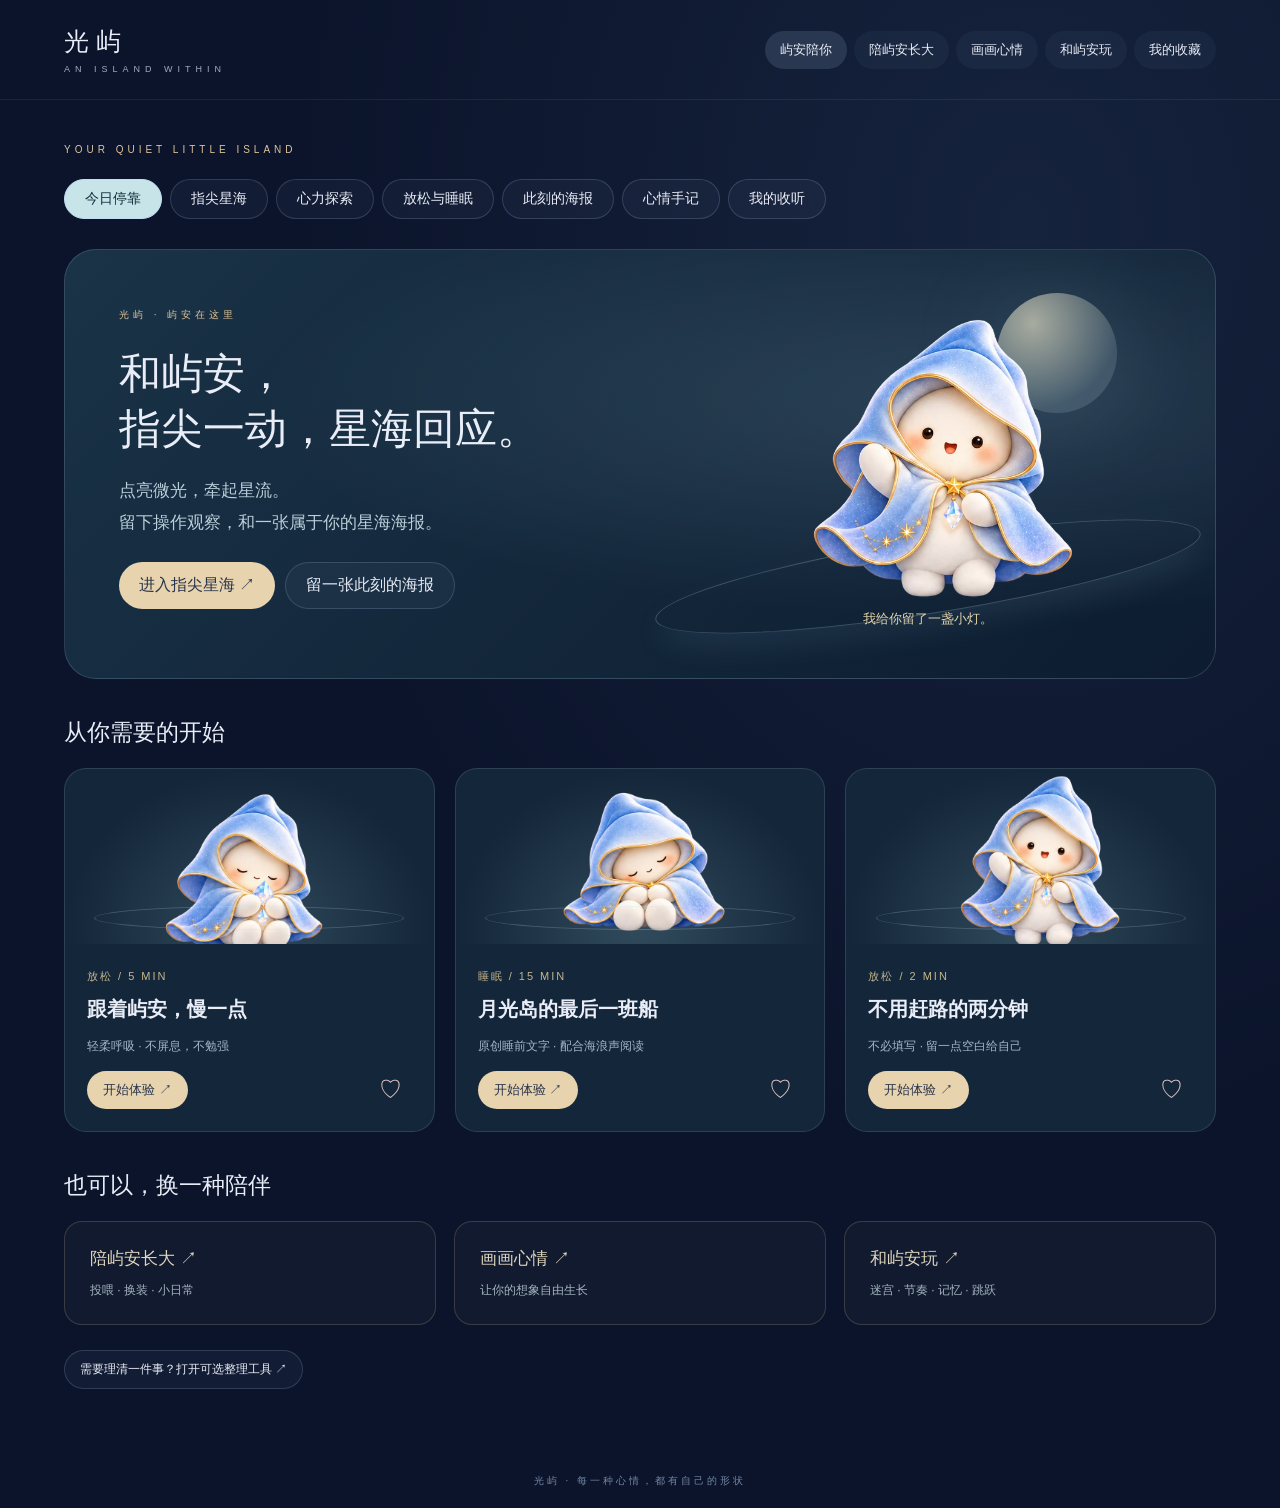
==== index.html @ c36420a9 "Add interactive star sea, grounded movement observations and personal trajectory posters" ====
<!doctype html><html lang="zh-CN"><head><meta charset="UTF-8"><meta name="viewport" content="width=device-width,initial-scale=1"><meta name="theme-color" content="#0b142b"><title>光屿 · 屿安陪你，慢慢靠岸</title><meta name="description" content="参考 WHO 与 NHS 公开自助方法的情绪支持体验。和屿安一起照顾感受，也可以画画、玩游戏、投喂和换装。"><link rel="stylesheet" href="./studio-v7/wellness-style.css?rev=star1"></head><body><div id="app"></div><script type="module" src="./studio-v7/wellness-app.mjs?rev=star1"></script></body></html>
---- studio-v7/wellness-style.css ----
:root{color-scheme:dark;font-family:'PingFang SC','Microsoft YaHei',sans-serif;background:#0b142b;color:#e9edf7;--gold:#dfc49a;--muted:#9eacc5}*{box-sizing:border-box}body{margin:0;background:radial-gradient(ellipse at 80% 15%,#26395766,transparent 50%),#0b142b}button,input,textarea{font:inherit}button,a{touch-action:manipulation}button{cursor:pointer;color:inherit;border:1px solid #a6c4e333;background:#b9d5f00b;border-radius:30px;padding:12px 20px;transition:.2s}button:hover{background:#c3d9ee1c;border-color:#dfc49a88}button:focus-visible,a:focus-visible{outline:2px solid #dfc49a;outline-offset:4px}button.active{background:#b4d3ee24;border-color:#c1ddf4}button.primary{background:#e8d3af;color:#28344b;border:0}button:disabled{opacity:.4;cursor:default}header{max-width:1360px;margin:auto;padding:25px 5%;display:flex;align-items:center;justify-content:space-between;gap:15px;border-bottom:1px solid #aecde516}.brand{font-family:serif;font-size:25px;letter-spacing:7px}.brand small{display:block;font:9px sans-serif;letter-spacing:5px;color:var(--muted);margin-top:6px}nav{display:flex;gap:7px}nav button{font-size:13px;border:0;padding:10px 15px}main{max-width:1280px;margin:auto;padding:44px 5% 65px}.eyebrow{font-size:10px;letter-spacing:4px;color:var(--gold)}h1{font-family:serif;font-size:clamp(33px,4.4vw,62px);font-weight:400;letter-spacing:3px;margin:18px 0}h2{font-weight:400;font-family:serif;font-size:27px}p{color:var(--muted);line-height:1.9;font-size:14px}.intro{display:flex;justify-content:space-between;align-items:center;margin-bottom:28px}.intro p{max-width:520px}.steps{display:flex;gap:24px;font-size:12px;color:#7c8da9;margin:25px 0}.steps .current{color:var(--gold)}.workspace{display:grid;grid-template-columns:minmax(0,1fr) 260px;gap:24px}.artboard{position:relative;overflow:hidden;border:1px solid #adcde438;border-radius:26px;background:#101d3b;box-shadow:0 30px 90px #0003}.artboard canvas{width:100%;display:block;aspect-ratio:1.35;touch-action:none}.canvas-label{position:absolute;left:25px;top:20px;color:#acbad1;font-size:10px;letter-spacing:3px;pointer-events:none}.tools{padding:24px;background:#ffffff04;border:1px solid #aecde51b;border-radius:26px}.tools h3{font-size:12px;font-weight:400;color:#b8c7dc;margin:4px 0 14px}.tool-grid{display:grid;grid-template-columns:1fr 1fr;gap:7px;margin-bottom:24px}.tool-grid button{font-size:12px;padding:10px 8px;border-radius:12px}.swatches{display:flex;flex-wrap:wrap;gap:10px;margin-bottom:26px}.swatch{width:28px;height:28px;border-radius:50%;padding:0;border:3px solid #0b142b;outline:1px solid #aaa3}.swatch.active{outline:2px solid white}.actions{display:flex;gap:10px;flex-wrap:wrap;margin-top:23px}.quiet{font-size:12px;padding:10px 15px}.companion{display:flex;align-items:center;min-height:115px;margin-top:12px;gap:8px}.companion .yuan-sprite{width:115px;flex-shrink:0;animation:breathe 4s ease-in-out infinite;transform:rotate(var(--lean,0deg));transition:background-position .15s,transform .4s}.companion p{font-size:12px;max-width:190px}.yuan-sprite{display:block;aspect-ratio:1;background-image:var(--yuan-atlas);background-size:300% 200%;background-position:var(--pose-x,0%) var(--pose-y,0%);background-repeat:no-repeat}.hero-yuan{width:190px;animation:float 5s ease-in-out infinite}.field{display:block;width:100%;background:#ffffff08;border:1px solid #c3d8ee30;border-radius:12px;color:#e9edf7;padding:12px;margin-bottom:14px}.tools label{display:block;font-size:12px;color:#a9b9ce;margin:15px 0 8px}.hint{font-size:11px;color:#8398b6}.result-grid{display:grid;grid-template-columns:minmax(250px,430px) 1fr;gap:55px;align-items:center}.poster{width:100%;height:auto;border-radius:5px;box-shadow:0 25px 70px #0005}.letter{white-space:pre-line;font:17px/2.1 serif;color:#d3dce9}.gallery{display:grid;grid-template-columns:repeat(3,1fr);gap:20px}.gallery button{border-radius:18px;padding:12px;text-align:left}.gallery canvas{width:100%;border-radius:12px}.gallery p{margin:8px}.toast{position:fixed;bottom:28px;left:50%;transform:translateX(-50%);padding:13px 24px;background:#e5d5bb;color:#263348;border-radius:30px;font-size:13px;z-index:30}.footnote{margin-top:40px;font-size:10px;letter-spacing:2px;color:#6e809d}a{color:#becfe5;font-size:12px}footer{padding:20px;text-align:center;color:#7386a4;font-size:10px;letter-spacing:3px}@keyframes float{50%{transform:translateY(-9px) rotate(3deg)}}@keyframes breathe{50%{translate:0 -5px;scale:1.025}}@media(max-width:760px){header{padding:19px 5%;flex-wrap:wrap}.brand{font-size:20px}nav button{padding:8px 10px}main{padding-top:24px}.hero-yuan{width:115px}.intro{gap:0}.intro p{font-size:12px}.workspace{grid-template-columns:1fr}.tools{padding:18px}.tool-grid{grid-template-columns:repeat(4,1fr);margin-bottom:15px}.companion{min-height:80px}.companion .yuan-sprite{width:95px}.result-grid{grid-template-columns:1fr;gap:25px}.poster{max-width:430px;margin:auto}.gallery{grid-template-columns:1fr 1fr}.steps{gap:15px;font-size:11px}}@media(prefers-reduced-motion:reduce){*{animation:none!important;transition:none!important}}

.arcade{--ink:#e8f5fc;--muted:#adc2d5;--gold:#e9cf98;color:var(--ink);background:radial-gradient(ellipse at 90% 0,#213955,transparent 60%),#0a1527;border:1px solid #52677c55;border-radius:28px;padding:clamp(18px,4vw,42px);max-width:1100px;margin:auto;font-family:inherit}.arcade *{box-sizing:border-box}.arcade button{font:inherit;cursor:pointer;color:inherit;background:#ffffff0b;border:1px solid #c5dbed44;border-radius:12px;padding:11px 17px;touch-action:manipulation}.arcade button:hover,.arcade button:focus-visible{background:#9ac6ec25;outline:2px solid #b8d9ef;outline-offset:3px}.arcade button:disabled{opacity:.45;cursor:default}.arcade .ar-top,.arcade .ar-toolbar{display:flex;align-items:center;justify-content:space-between;gap:12px;flex-wrap:wrap}.arcade h2{font-size:clamp(28px,5vw,48px);font-weight:500;margin:18px 0}.arcade p{color:var(--muted);line-height:1.8}.arcade .ar-eyebrow{font-size:11px;letter-spacing:.23em;color:var(--gold)}.arcade .ar-grid{display:grid;grid-template-columns:repeat(2,1fr);gap:16px;margin-top:30px}.arcade .ar-card{text-align:left;min-height:190px;padding:25px;display:flex;flex-direction:column;align-items:flex-start}.arcade .ar-card strong{font-size:24px;font-weight:500;margin:12px 0}.arcade .ar-card span{color:var(--muted);font-size:14px;line-height:1.7}.arcade .ar-card small{color:var(--gold)}.arcade .ar-stage{position:relative;margin:20px auto;width:min(100%,470px);min-height:390px;background:#071120;border:1px solid #bcd7ed22;border-radius:18px;overflow:hidden}.arcade canvas{display:block;width:100%;aspect-ratio:470/700;max-height:65vh;object-fit:contain}.arcade .ar-status{min-height:28px;color:var(--gold);font-size:15px;margin:14px 0}.arcade .ar-controls{display:flex;justify-content:center;gap:12px;margin-top:18px;user-select:none}.arcade .ar-controls button{min-width:65px;min-height:54px}.arcade .ar-overlay{position:absolute;inset:0;display:flex;align-items:center;justify-content:center;text-align:center;padding:30px;background:#071120dd;z-index:4;flex-direction:column}.arcade .ar-overlay strong{font-size:28px}.arcade .ar-overlay p{max-width:300px}.arcade .ar-memory{display:grid;gap:10px;padding:20px;grid-template-columns:repeat(4,1fr)}.arcade .ar-memory button{height:74px;padding:6px;font-size:25px;background:#1c3148}.arcade .ar-memory button.matched{opacity:.4;border-color:#e9cf98}.arcade .ar-rhythm{display:grid;grid-template-columns:repeat(2,1fr);gap:16px;padding:28px}.arcade .ar-rhythm button{height:135px;font-size:28px;background:#20374c}.arcade .ar-rhythm button.lit{background:#e9cf98;color:#102036;box-shadow:0 0 28px #e9cf9860}.arcade .ar-person{display:flex;align-items:center;gap:15px;margin-top:22px;color:var(--muted);font-size:13px}.arcade .yuan-sprite{width:55px;height:55px;flex-shrink:0;background-image:var(--yuan-atlas);background-size:300% 200%;background-position:var(--pose-x,0%) var(--pose-y,0%)}@media(max-width:600px){.arcade .ar-grid{grid-template-columns:1fr}.arcade .ar-card{min-height:155px}.arcade .ar-memory{gap:7px;padding:12px}.arcade .ar-memory button{height:64px}.arcade canvas{max-height:58vh}.arcade .ar-rhythm{padding:20px;gap:12px}}

header{max-width:1440px}.brand{flex-shrink:0}nav{flex-wrap:wrap}nav button{white-space:nowrap}.care{--ink:#eaf0fa;--muted:#acbbd2;--accent:#dfc49a}.care .care-top{display:flex;align-items:center;justify-content:space-between;gap:20px;margin-bottom:25px}.care .care-top button{font-size:12px}.care .care-hero{display:grid;grid-template-columns:1fr 1.04fr;align-items:center;gap:45px;min-height:460px}.care .care-title{font-family:serif;line-height:1.45;font-size:clamp(38px,4.5vw,62px);font-weight:400;letter-spacing:4px}.care .care-title em{font-style:normal;color:#b5d4f0}.care .care-room{position:relative;min-height:470px;display:flex;align-items:center;justify-content:center;isolation:isolate;background:radial-gradient(ellipse at 50% 54%,#8fa9cf22,transparent 65%);overflow:hidden}.care .room-ring{position:absolute;width:340px;height:340px;border:1px solid #b9d6f02e;border-radius:50%;box-shadow:0 0 0 38px #aec9ec04,0 0 0 76px #aec9ec03;transform:rotateX(25deg);z-index:-1}.care .room-orbit{position:absolute;width:390px;height:390px;border:1px solid #bdd9f014;border-radius:50%;animation:careOrbit 45s linear infinite}.care .room-orbit:after{content:'✦';position:absolute;left:32px;top:32px;color:#dfc49a;font-size:22px;text-shadow:0 0 25px #dfc49a99}.care .care-avatar{width:330px;max-width:90%;filter:drop-shadow(0 20px 25px #0004);animation:careFloat 5s ease-in-out infinite;position:relative;cursor:pointer;border:0;padding:0;background-color:transparent}.care .care-avatar:hover{background-color:transparent;border:0}.care .room-caption{position:absolute;bottom:18px;left:0;right:0;text-align:center;font-size:10px;letter-spacing:4px;color:#839abb}.care .float-word{position:absolute;font-size:11px;color:#a9bdd9;letter-spacing:3px}.care .float-word.a{top:62px;left:35px}.care .float-word.b{bottom:95px;right:10px}.care .care-bubble{margin:0 0 22px;border-left:2px solid #c1d9ee55;padding-left:18px;color:#c1d0e4;font:16px/1.95 serif;white-space:pre-line}.care .care-prompt{font-size:13px;color:#b7c6dc;margin-bottom:16px}.care .feelings{display:flex;gap:8px;flex-wrap:wrap;max-width:530px}.care .feeling{padding:10px 15px;font-size:12px;border-radius:13px}.care .feeling span{color:#d8c4a5;font-size:19px;margin-right:7px}.care .feeling.active{background:#accce421;border-color:#c5def4}.care .intensity{max-width:490px;margin:23px 0}.care .intensity label{font-size:12px;color:#afbed5;display:flex;justify-content:space-between}.care input[type=range]{width:100%;accent-color:#b4cee7;margin:17px 0 5px}.care .range-ends{display:flex;justify-content:space-between;font-size:10px;color:#7d91ae}.care .care-start{display:flex;gap:12px;align-items:center;flex-wrap:wrap;margin-top:28px}.care .care-start .hint{margin:0}.care .care-navcards{display:grid;grid-template-columns:repeat(3,1fr);gap:16px;margin-top:50px}.care .care-navcard{padding:23px;text-align:left;border-radius:20px;display:flex;flex-direction:column;gap:13px;background:linear-gradient(140deg,#b8d4ee08,transparent)}.care .care-navcard .small-icon{font-size:26px;color:#d8c8b3}.care .care-navcard strong{font-weight:400;font-size:16px}.care .care-navcard span:last-child{font-size:11px;color:#93a8c5}.care .care-stepbar{display:flex;gap:22px;color:#7f94b4;font-size:11px;margin:20px 0 32px}.care .care-stepbar .current{color:#e0caac}.care .care-grid{display:grid;grid-template-columns:minmax(0,1fr) 300px;gap:40px;align-items:start}.care .care-side{border:1px solid #b3cde522;border-radius:25px;padding:25px;text-align:center;background:#ffffff03}.care .care-side .yuan-sprite{width:210px;margin:auto;animation:careFloat 6s ease-in-out infinite}.care .care-side p{font:14px/2 serif;white-space:pre-line;color:#becde2}.care .care-panel{border:1px solid #b4d2eb25;background:linear-gradient(140deg,#b3d0ee08,transparent);padding:clamp(22px,4vw,40px);border-radius:25px}.care .care-panel h2{margin-top:0}.care textarea{resize:vertical;line-height:1.8}.care .method-list{display:grid;gap:11px;margin:25px 0}.care .method{display:flex;align-items:center;text-align:left;gap:17px;border-radius:16px;padding:20px}.care .method .method-icon{font-size:32px;color:#b8d3e9}.care .method strong{display:block;font-weight:400;font-size:16px;margin-bottom:7px}.care .method small{font-size:11px;color:#96abc7}.care .method i{margin-left:auto;font-style:normal;color:#c8b79c;font-size:10px;white-space:nowrap}.care .practice-title{font:32px/1.6 serif;margin:20px 0}.care .sense-visual{min-height:220px;display:flex;align-items:center;justify-content:center;gap:22px}.care .sense-orb{width:64px;height:64px;border:1px solid #b5cee580;border-radius:50%;background:radial-gradient(circle at 35% 30%,#def2ff66,#90a6cf08);box-shadow:0 0 35px #b6d9f022;animation:careFloat 4s ease-in-out infinite}.care .sense-orb:nth-child(2){animation-delay:-1s;width:86px;height:86px}.care .sense-orb:nth-child(3){animation-delay:-2s}.care .practice-dots{display:flex;justify-content:center;gap:9px}.care .practice-dots span{width:7px;height:7px;border-radius:50%;background:#516b8a}.care .practice-dots span.done{background:#d8c19d}.care .breath-space{height:310px;position:relative;display:grid;place-items:center}.care .breath-aura{position:absolute;width:190px;height:190px;border:1px solid #b7d9f077;border-radius:50%;background:radial-gradient(circle,#b0cee529,#8faad808);box-shadow:0 0 0 25px #b8d8ee05,0 0 80px #9cbfe326;transform:scale(var(--breath,1))}.care .breath-label{position:relative;text-align:center;pointer-events:none}.care .breath-label strong{font-size:25px;font-weight:400;display:block}.care .breath-label small{color:#9cb0ca;display:block;margin-top:15px;font-size:11px}.care .duration{display:flex;justify-content:center;gap:8px}.care .duration button{font-size:12px;padding:8px 17px}.care .practice-note{font-size:12px;line-height:1.8;color:#a6bad2}.care .thought-sheets{display:grid;gap:16px}.care .thought-sheet{padding:20px;border:1px solid #9bbbd030;border-radius:16px;background:#c9dbea05}.care .thought-sheet label{display:block;font-size:12px;color:#c4d6e8;margin-bottom:12px}.care .thought-sheet small{display:block;color:#8097b5;font-size:11px;margin-bottom:12px}.care .thought-sheet textarea{margin:0;min-height:80px}.care .thought-distance{padding:22px;border-radius:15px;background:#b8d4e810;color:#c7d9eb;font:16px/2 serif;white-space:pre-line}.care .action-choices{display:flex;flex-wrap:wrap;gap:8px;margin:22px 0}.care .action-choices button{font-size:12px;padding:10px 15px}.care .care-close{font:20px/2 serif;white-space:pre-line;color:#d2dfef}.care .care-about{margin-top:45px;border-top:1px solid #8cabc124;padding-top:20px;font-size:11px;color:#8297b3}.care .care-about summary{cursor:pointer;font-size:11px}.care .care-about p,.care .care-about a{font-size:11px;line-height:1.9}.care .care-about a{display:inline-block;margin-right:15px}.care .support-panel{border:1px solid #dac49f50;background:#dac49f08;padding:20px;border-radius:17px;margin-top:20px}.care .support-panel p{font-size:13px}.care .reflection-list{margin-top:30px;display:flex;gap:8px;flex-wrap:wrap}.care .reflection-day{padding:12px 14px;border:1px solid #aecce32a;border-radius:13px;font-size:11px;color:#adc1da;display:grid;gap:8px}.care .reflection-day b{font-weight:400;color:#d4c2a7}.care .quiet-link{border:0;padding:5px 0;background:none;color:#9fb2cc;font-size:11px;text-decoration:underline}.care .care-journal{margin-top:40px}.care .care-feedback{border-radius:15px;background:#bdd2e210;padding:18px;color:#c9d7e7;font-size:13px;line-height:1.9}.care .emergency-note{color:#dfc49a;font-size:12px;line-height:1.9}.care .care-return{display:flex;gap:10px;flex-wrap:wrap;margin-top:25px}.care .care-side .mini-outfit{width:200px;height:200px;object-fit:contain}.care .hidden{display:none}@keyframes careFloat{50%{transform:translateY(-9px) rotate(2deg)}}@keyframes careOrbit{to{transform:rotate(360deg)}}@media(max-width:850px){.care .care-hero{grid-template-columns:1fr;gap:10px;min-height:auto}.care .care-room{grid-row:1;min-height:290px}.care .care-avatar{width:235px}.care .room-ring{width:235px;height:235px}.care .room-orbit{width:280px;height:280px}.care .float-word.a{left:15%;top:30px}.care .float-word.b{right:10%;bottom:55px}.care .room-caption{bottom:8px}.care .care-title{font-size:36px;margin-top:16px}.care .care-grid{grid-template-columns:1fr;gap:22px}.care .care-side{display:flex;align-items:center;text-align:left;padding:15px;gap:8px;grid-row:1}.care .care-side .yuan-sprite{width:105px;flex-shrink:0;margin:0}.care .care-side p{font-size:12px;margin:0}.care .care-navcards{margin-top:30px;gap:9px}.care .care-navcard{padding:17px 12px;gap:10px}.care .care-navcard strong{font-size:13px}.care .care-navcard span:last-child{font-size:10px}.care .care-top{margin-bottom:5px}.care .care-stepbar{gap:13px;font-size:10px}.care .method{padding:16px 13px}.care .method i{white-space:normal;max-width:62px;line-height:1.6}.care .practice-title{font-size:27px}.care .care-panel{padding:22px}.care .care-bubble{font-size:14px}header nav{gap:2px}header nav button{font-size:11px;padding:9px 10px}}
.care .care-hello{font-size:12px;color:#a5bbd8;letter-spacing:2px}.care .care-date{font-size:10px;color:#869cb9;letter-spacing:2px}.care .evidence-chips{display:flex;gap:8px;flex-wrap:wrap;margin-top:22px}.care .evidence-chips a{font-size:9px;color:#9fb6ce;border:1px solid #a9c4da20;padding:6px 10px;border-radius:5px;text-decoration:none}.care .method-source{border-top:1px solid #a9c3da20;padding-top:17px;margin-top:25px}.care .method-source>a{font-size:10px;color:#b8c9dc}.care .method-source details{font-size:10px;color:#8ea4bf;margin-top:10px}.care .method-source summary{cursor:pointer}.care .method-source p{font-size:11px;line-height:1.9}.care .skip-rating{font-size:11px;color:#99aec8;display:flex;align-items:center;gap:7px;margin-bottom:25px}.care .skip-rating input{accent-color:#b9cfe4}.sr-only{position:absolute;overflow:hidden;width:1px;height:1px;clip:rect(0,0,0,0)}

.nurture-heading{display:flex;align-items:center;justify-content:space-between;gap:20px}.nurture-heading h1{font-size:clamp(32px,4vw,52px);margin-bottom:10px}.nurture-heading p{margin-top:0}.nurture-tabs{display:flex;gap:8px;border-bottom:1px solid #abcdea26;padding:15px 0 20px;margin-bottom:24px}.nurture-tabs button{border-color:transparent;font-size:13px}.nurture-tabs [aria-selected=true]{background:#bfdcf01a;border-color:#b1cddd66;color:#f1dfbd}.nurture-layout{display:grid;grid-template-columns:minmax(0,1.55fr) minmax(285px,1fr);gap:25px}.nurture-room{min-height:600px;position:relative;overflow:hidden;border-radius:28px;border:1px solid #a7d5f23d;background:radial-gradient(ellipse at 50% 44%,#496b8d40,transparent 65%),linear-gradient(160deg,#10243e,#101831 75%);box-shadow:inset 0 1px #e2f4ff0d,0 25px 70px #0003;transition:background 1s}.nurture-room[data-scene=ice]{background:radial-gradient(ellipse at 50% 40%,#91d7ec55,transparent 70%),linear-gradient(150deg,#294665,#152842)}.nurture-room[data-scene=gold]{background:radial-gradient(ellipse at 50% 40%,#e5b16845,transparent 70%),linear-gradient(150deg,#403a4c,#1b253c)}.nurture-roomlabel{position:absolute;left:25px;top:24px;color:#b7c9d8;font-size:10px;letter-spacing:2px}.nurture-window{position:absolute;width:44%;height:43%;left:28%;top:13%;border:1px solid #b5d5e333;border-radius:120px 120px 8px 8px;background:linear-gradient(150deg,#bfd9f612,#c0dbea04);box-shadow:0 0 60px #b6e0ff0a,inset 0 0 35px #adcdeb08}.nurture-window:after{content:'';position:absolute;inset:0 50%;border-left:1px solid #b5d5e322}.nurture-window i{position:absolute;width:40px;height:40px;border-radius:50%;top:20%;right:20%;background:#ede3c1;box-shadow:0 0 35px #eee6bf55}.nurture-window b{position:absolute;left:20%;top:40%;font-size:20px;color:#b9e0f9;animation:nurtureTwinkle 4s infinite}.nurture-stars{position:absolute;top:20%;left:12%;right:12%;font-size:17px;color:#e1cf9b;display:flex;justify-content:space-between}.nurture-stars span{transform:translateY(100px)}.nurture-floor{position:absolute;width:150%;height:45%;bottom:-13%;left:-25%;border-radius:50%;border-top:1px solid #c4d4de22;background:radial-gradient(ellipse at 50% 20%,#a8cce715,#131c31 68%)}.nurture-floor:after{content:'';position:absolute;left:24%;right:24%;top:12%;height:30%;border:1px solid #d7bf8c36;border-radius:50%;box-shadow:inset 0 0 35px #dbc59206}.nurture-character{position:absolute;left:23%;top:20%;width:54%;border:0!important;padding:0;background:none!important;border-radius:50%;animation:nurtureFloat 5s ease-in-out infinite;z-index:2}.nurture-character .yuan-sprite{width:100%;filter:drop-shadow(0 20px 22px #0003)}.nurture-character:hover{filter:brightness(1.06)}.nurture-character.dancing{animation:nurtureDance .8s ease-in-out infinite}.nurture-character.resting{animation:nurtureFloat 7s ease-in-out infinite}.nurture-plant{position:absolute;left:9%;bottom:24%;width:56px;height:105px}.nurture-plant:before{content:'';position:absolute;width:2px;height:67px;bottom:26px;left:27px;background:linear-gradient(#9fc8bb,#568e93);transform:rotate(-3deg)}.nurture-plant i{position:absolute;width:27px;height:15px;border-radius:2px 85% 2px 85%;background:linear-gradient(135deg,#b5d0bb,#4c858c);box-shadow:inset 0 1px #d9f2de44;left:3px;top:26px;transform:rotate(17deg)}.nurture-plant i:nth-child(2){left:27px;top:14px;transform:scaleX(-1) rotate(26deg)}.nurture-plant i:nth-child(3){left:8px;top:1px;width:22px;transform:rotate(48deg)}.nurture-plant b{position:absolute;bottom:0;left:9px;width:40px;height:34px;border-radius:3px 3px 12px 12px;background:linear-gradient(100deg,#415d73,#8099a1 45%,#435d71);border:1px solid #c3d5db44;box-shadow:0 7px 12px #0002}.nurture-plant b:before{content:'';position:absolute;inset:-4px -3px auto;height:7px;border-radius:50%;background:#6a8c96;border:1px solid #bbd4d344}.nurture-lamp{position:absolute;right:10%;bottom:24%;width:62px;height:137px}.nurture-lamp:before{content:'';position:absolute;width:2px;height:104px;bottom:3px;left:30px;background:linear-gradient(90deg,#a58b66,#e4cb9d)}.nurture-lamp:after{content:'';position:absolute;width:42px;height:6px;border-radius:50%;bottom:0;left:10px;background:linear-gradient(#c6b18b,#786e60)}.nurture-lamp i{position:absolute;top:0;left:2px;width:58px;height:36px;border-radius:24px 24px 4px 4px;background:linear-gradient(100deg,#a39379,#ded3b0 50%,#aa987a);border:1px solid #e6d6b255;box-shadow:0 14px 44px #f3dba932}.nurture-lamp b{position:absolute;left:12px;top:32px;width:38px;height:6px;border-radius:50%;background:#e7d9b3;box-shadow:0 10px 30px #f3dba955}.nurture-erase{font-size:11px;align-self:start}.nurture-erase-note{font-size:10px!important;color:#b6c9d7!important}.nurture-bubble{position:absolute;bottom:9%;left:10%;right:10%;background:#d4e6ef0c;border:1px solid #c0d9ec22;border-radius:16px;padding:15px 19px;text-align:center;font-size:13px;line-height:1.9;color:#dce8f2;z-index:3;backdrop-filter:blur(12px)}.nurture-roomhint{position:absolute;bottom:3%;width:100%;text-align:center;font-size:10px;color:#9baec5}.nurture-food{position:absolute;left:65%;top:63%;font-size:44px;opacity:0;z-index:4;pointer-events:none}.nurture-food.sharing{animation:nurtureShare 2s ease forwards}.nurture-panel{background:linear-gradient(130deg,#c5e5ff08,#c5e5ff02);border:1px solid #abcdea22;border-radius:26px;padding:30px 25px;display:flex;flex-direction:column}.nurture-panel h2{font-size:25px;line-height:1.5;margin:15px 0}.nurture-panel h3{font-size:12px;color:#d8c6a8;font-weight:400;margin:25px 0 12px}.nurture-panel p{font-size:12px}.nurture-foods{display:flex;gap:8px}.nurture-foods button{flex:1;padding:12px 5px;border-radius:15px;font-size:11px}.nurture-foods button span{display:block;font-size:26px;margin:0 0 8px;color:#e3ce9e}.nurture-actions{display:grid;gap:8px;margin-top:20px}.nurture-actions button{font-size:12px;padding:12px}.nurture-scenes{display:flex;gap:6px;flex-wrap:wrap}.nurture-scenes button{font-size:10px;padding:9px 11px}.nurture-privacy{border-top:1px solid #c5d6e417;padding-top:18px;margin-top:auto!important;margin-bottom:0;font-size:10px!important;color:#879bb4!important;line-height:1.8}.nurture-outfits{display:grid;grid-template-columns:1fr 1fr;gap:10px;margin:18px 0 25px}.nurture-outfits button{border-radius:15px;padding:8px;font-size:11px}.nurture-outfit-preview{width:100%;max-width:120px;margin:auto}.nurture-outfits small{display:block;color:#8fa6bd;font-size:9px;margin:6px}.nurture-diary{padding:0;list-style:none;max-height:390px;overflow:auto;margin:20px 0}.nurture-diary li{border-left:1px solid #cbb88d44;padding:0 0 15px 18px;margin-left:5px}.nurture-diary time{color:#cdb88f;font-size:10px;letter-spacing:1px}.nurture-diary p{margin:7px 0;font-size:12px;color:#b9c9dc}@keyframes nurtureFloat{50%{transform:translateY(-10px)}}@keyframes nurtureDance{25%{transform:rotate(-8deg) translateY(-8px)}75%{transform:rotate(8deg) translateY(-8px)}}@keyframes nurtureTwinkle{50%{opacity:.25}}@keyframes nurtureShare{0%{opacity:0;transform:translate(20px,10px) scale(.6)}30%{opacity:1}80%{opacity:1;transform:translate(-70px,-80px) scale(.85)}100%{opacity:0;transform:translate(-90px,-100px) scale(.3)}}@media(max-width:800px){.nurture-layout{grid-template-columns:1fr}.nurture-room{min-height:520px}.nurture-panel{padding:25px}.nurture-privacy{margin-top:25px!important}.nurture-heading{align-items:start}.nurture-heading>button{font-size:10px;white-space:nowrap}.nurture-tabs{gap:3px}.nurture-tabs button{padding:10px 14px}.nurture-outfits{grid-template-columns:repeat(4,1fr)}.nurture-outfits button{font-size:10px}.nurture-roomlabel{font-size:9px}.nurture-character{width:58%;left:21%;top:26%}}@media(max-width:440px){.nurture-room{min-height:460px}.nurture-character{width:68%;left:16%;top:25%}.nurture-bubble{left:7%;right:7%;font-size:12px}.nurture-outfits{grid-template-columns:1fr 1fr}}

.practice{--line:#bed8ed25;--soft:#a8bdd4;--warm:#dfc49a}.practice h1{font-family:'PingFang SC','Microsoft YaHei',sans-serif;font-weight:300;line-height:1.6;font-size:clamp(33px,4vw,55px);letter-spacing:2px;margin:20px 0}.practice h1 em{font-style:normal;color:#b8d6ee}.practice h2{font-size:clamp(25px,3vw,36px);line-height:1.65}.practice h3{font-weight:400;line-height:1.7}.practice .pr-top{display:flex;justify-content:space-between;align-items:center;gap:20px;margin-bottom:30px}.practice .pr-top>span:last-child{font-size:10px;color:#8ca4bf;letter-spacing:2px}.practice .pr-hero{display:grid;grid-template-columns:1.1fr 1fr;align-items:center;gap:45px;min-height:510px}.practice .pr-hero p{font-size:13px;line-height:2}.practice .pr-entry{display:grid;gap:12px;margin-top:30px}.practice .pr-entry>button{display:flex;text-align:left;align-items:center;gap:17px;border-radius:17px;padding:23px 20px;background:linear-gradient(130deg,#b6d7f010,transparent)}.practice .pr-entry strong{display:block;font-size:16px;font-weight:400;letter-spacing:1px}.practice .pr-entry small{display:block;font-size:10px;color:#92a9c4;margin-top:10px}.practice .pr-entry b{font-weight:400;color:#ddc6a3;margin-left:auto}.practice .pr-entry-icon{font-size:30px;color:#b7d2e8}.practice .pr-link{border:0;padding:12px 0;color:#97afca;font-size:11px;text-decoration:underline;background:none}.practice .pr-hero-art{position:relative;min-height:465px;display:flex;align-items:center;justify-content:center}.practice .pr-hero-yuan{width:320px;max-width:85%;filter:drop-shadow(0 20px 35px #0003);animation:careFloat 6s ease-in-out infinite}.practice .pr-orbit{position:absolute;width:330px;height:330px;border:1px solid #bdd9f01d;border-radius:50%;box-shadow:0 0 0 35px #aec9ec04,0 0 0 70px #aec9ec03;transform:rotateX(25deg)}.practice .pr-floating{position:absolute;z-index:2;background:linear-gradient(135deg,#a9d1ed17,#15233c55);padding:17px 22px;border:1px solid #b5d4ec35;border-radius:13px;font-size:11px;color:#adc5dd;backdrop-filter:blur(12px);animation:careFloat 7s ease-in-out infinite;box-shadow:0 10px 40px #0002}.practice .pr-floating.a{top:50px;left:5px;rotate:-8deg}.practice .pr-floating.b{bottom:75px;right:0;rotate:6deg;animation-delay:-3s}.practice .pr-hero-caption{position:absolute;bottom:8px;font-size:10px;color:#8099b7;letter-spacing:3px}.practice .pr-resume{width:100%;border-radius:15px;text-align:left;padding:20px;margin:25px 0;color:#d8c7ab;background:#ddc9a70a}.practice .pr-kept{margin-top:45px;border-top:1px solid var(--line);padding-top:32px}.practice .pr-section-title{display:flex;justify-content:space-between;align-items:center;gap:15px}.practice .pr-section-title h2{font-size:23px}.practice .pr-section-title>span{color:#7f97b4;font-size:10px}.practice .pr-empty{border:1px dashed var(--line);border-radius:20px;padding:32px;text-align:center}.practice .pr-empty>span{font-size:29px;color:#9fbeda;letter-spacing:25px}.practice .pr-empty p{font-size:12px}.practice .pr-plan-list{display:grid;grid-template-columns:repeat(3,1fr);gap:14px}.practice .pr-plan-list article{border:1px solid var(--line);padding:22px;border-radius:20px;background:#c2d8eb05}.practice .pr-plan-list h3{font-size:17px;overflow-wrap:anywhere}.practice .pr-plan-list p{font-size:11px}.practice .pr-plan-list .eyebrow{font-size:8px;letter-spacing:1px}.practice .pr-plan-list button{font-size:11px}.practice .pr-pills{margin:17px 0}.practice .pr-pills span{font-size:10px;border:1px solid var(--line);padding:6px 9px;border-radius:20px;color:#b6ccdf}.practice .pr-personal{margin-top:20px;border-left:2px solid #d8c19d66;padding:15px 22px}.practice .pr-personal strong{font-size:12px;font-weight:400}.practice .pr-personal small{color:#8da5c0;font-size:10px}.practice .pr-other{display:flex;gap:10px;margin-top:35px;flex-wrap:wrap}.practice .pr-other button{font-size:12px}.practice .pr-about,.practice .pr-source{font-size:10px;color:#8ca3bf;border-top:1px solid var(--line);margin-top:35px;padding-top:20px}.practice summary{cursor:pointer;line-height:1.8}.practice .pr-about p,.practice .pr-source p,.practice .pr-source a,.practice .pr-about a{font-size:11px;line-height:1.9}.practice .pr-support{border:1px solid #d9bf8b55;border-radius:17px;padding:20px;background:#d5bc9108}.practice .pr-support p{font-size:12px}.practice .pr-progress{display:flex;gap:25px;flex-wrap:wrap;font-size:10px;color:#7089a9;margin-bottom:35px}.practice .pr-progress .current{color:#d8c3a0}.practice .pr-heading{display:flex;justify-content:space-between;align-items:center;gap:20px;margin-bottom:20px}.practice .pr-heading h2{margin:0 0 10px;overflow-wrap:anywhere}.practice .pr-heading p{margin:0;max-width:760px;font-size:12px}.practice .pr-small-yuan{width:115px;flex-shrink:0;animation:careFloat 6s ease-in-out infinite}.practice .pr-add{display:flex;gap:10px;align-items:start}.practice .pr-add input{margin:0;flex:1;min-width:0}.practice .pr-add button{white-space:nowrap;font-size:12px}.practice .pr-board{display:grid;grid-template-columns:repeat(4,1fr);gap:12px;margin-top:25px;align-items:start}.practice .pr-lane{min-height:320px;border:1px solid var(--line);padding:17px 13px;border-radius:20px;background:#d2e0ed03;transition:background .2s}.practice .pr-lane.over{background:#bad9f01a;border-color:#a3cae4}.practice .pr-lane h3{font-size:13px;display:flex;align-items:center;justify-content:space-between;margin:0 0 12px}.practice .pr-lane h3>span{font-size:10px;color:#93abc6}.practice .pr-lane>p{font-size:10px;line-height:1.8;min-height:38px;margin:0 0 20px;color:#829ab7}.practice .pr-lane[data-lane=now]{border-color:#accfc04d;background:#b4dcc505}.practice .pr-lane[data-lane=later]{border-color:#d8c2983a;background:#d8c29804}.practice .pr-lane[data-lane=outside]{border-color:#b7b1d34d;background:#b7b1d304}.practice .pr-worry{padding:15px 12px;border:1px solid #b7d3eb33;border-radius:12px;background:linear-gradient(140deg,#bdd7f01a,#c7dfee06);margin-bottom:10px;cursor:grab;box-shadow:0 10px 25px #0001}.practice .pr-worry:active{cursor:grabbing}.practice .pr-worry strong{font-size:12px;line-height:1.9;font-weight:400;overflow-wrap:anywhere;display:block}.practice .pr-move{display:flex;gap:5px;flex-wrap:wrap;margin-top:12px}.practice .pr-move button{font-size:8px;padding:5px 7px;border-radius:6px;color:#a6bfd5}.practice .pr-note{font-size:10px;color:#8da4bf;line-height:1.8;margin:16px 0 28px}.practice .pr-panel{padding:28px;border:1px solid var(--line);border-radius:22px;background:linear-gradient(140deg,#d1e3f107,transparent)}.practice .pr-panel>h3:first-child{margin-top:0}.practice .pr-panel label{font-size:12px;color:#b7cce1;display:block;margin:20px 0 11px;line-height:1.9}.practice .pr-targets{display:flex;gap:8px;flex-wrap:wrap;margin-bottom:22px}.practice .pr-targets button{font-size:12px;border-radius:12px;overflow-wrap:anywhere}.practice .pr-energy{display:grid;grid-template-columns:repeat(3,1fr);gap:12px;margin:25px 0}.practice .pr-energy button{text-align:left;border-radius:18px;padding:24px}.practice .pr-energy span{font-size:28px;color:#d8c5a5;display:block;margin-bottom:15px}.practice .pr-energy strong{display:block;font-size:14px;font-weight:400}.practice .pr-energy small{font-size:10px;color:#8fa7c3;display:block;line-height:1.8;margin-top:12px}.practice .pr-activities{display:grid;grid-template-columns:repeat(2,1fr);gap:13px;margin-bottom:25px}.practice .pr-activities button{text-align:left;border-radius:18px;padding:24px;display:flex;flex-direction:column;align-items:start}.practice .pr-activities small{color:#d8c5a5;font-size:9px}.practice .pr-activities h3{font-size:17px;margin:15px 0 0}.practice .pr-activities p{font-size:11px;margin:12px 0 18px}.practice .pr-activities button>span{font-size:10px;color:#92adc8;margin-top:auto}.practice .pr-option-grid{display:grid;grid-template-columns:repeat(3,1fr);gap:14px}.practice .pr-option-grid .pr-panel{padding:23px}.practice .pr-option-grid button{font-size:11px;width:100%;margin-top:8px}.practice .pr-plan-layout{display:grid;grid-template-columns:1.4fr 1fr;gap:30px}.practice .pr-durations,.practice .pr-choice-row{display:flex;gap:8px;flex-wrap:wrap}.practice .pr-durations button,.practice .pr-choice-row button{font-size:11px;padding:10px 14px}.practice .pr-action-preview{padding:35px;position:sticky;top:25px;border-radius:23px;background:radial-gradient(ellipse at 80% 15%,#b6d2ef13,transparent 70%),#ffffff03;border:1px solid var(--line)}.practice .pr-action-preview h3{font:26px/1.9 serif;overflow-wrap:anywhere}.practice .pr-action-preview p{font-size:12px}.practice .pr-stepping{display:flex;align-items:center;gap:18px;margin:42px 0;height:80px}.practice .pr-stepping i{display:block;width:28%;height:3px;background:#a7c9e06b;position:relative;rotate:-16deg}.practice .pr-stepping i:before{content:'✧';position:absolute;left:40%;top:-35px;color:#dcc8a3;font:24px serif}.practice .pr-stepping i:nth-child(2){translate:0 -18px}.practice .pr-stepping i:nth-child(3){translate:0 -36px}.practice .pr-focus{text-align:center;max-width:800px;margin:auto}.practice .pr-focus h2{font-size:clamp(28px,3vw,42px);overflow-wrap:anywhere}.practice .pr-clock{position:relative;height:365px;display:flex;align-items:center;justify-content:center;flex-direction:column;margin:25px auto}.practice .pr-clock-ring{position:absolute;width:310px;height:310px;border:1px solid #b3d1e53b;border-radius:50%;box-shadow:0 0 70px #a6c7e50c,inset 0 0 70px #a6c7e509}.practice .pr-clock-yuan{width:170px;z-index:1;animation:careFloat 7s ease-in-out infinite}.practice .pr-clock strong{font-size:43px;font-weight:200;letter-spacing:5px;font-variant-numeric:tabular-nums;z-index:1;color:#dceaf6}.practice .pr-clock>span{font-size:10px;color:#92acc7;z-index:1;margin-top:15px}.practice .pr-checks{max-width:600px;margin:20px auto;text-align:left;border-top:1px solid var(--line);padding-top:15px}.practice .pr-checks label{display:flex;align-items:start;gap:10px;font-size:13px;line-height:1.9;padding:9px 0;color:#afc5dc}.practice .pr-checks input{accent-color:#bcd6e8;margin-top:6px}.practice .pr-focus .actions{justify-content:center}.practice .pr-focus .hint{max-width:620px;margin:22px auto;line-height:1.9}.practice .pr-backup{border:1px solid var(--line);padding:18px;border-radius:14px;font-size:12px;color:#a5bfd7;margin:25px 0}.practice .pr-review-grid{display:grid;grid-template-columns:1.5fr 1fr;gap:30px}.practice .pr-observation{border-left:1px solid var(--line);padding:25px 30px}.practice .pr-observation h3{font:25px/1.9 serif}.practice .pr-observation p{font-size:12px;line-height:2}.practice .pr-review-response{font-size:12px;line-height:2;color:#c0d0e2;background:#c5dbeb0a;border-radius:15px;padding:20px;margin-top:22px}.practice .pr-summary{position:relative;max-width:850px;margin:auto}.practice .pr-summary-card{background:linear-gradient(130deg,#bbd8ed0c,transparent);padding:35px;border:1px solid var(--line);border-radius:22px}.practice .pr-facts{font:19px/2.3 serif;color:#c9d9eb;white-space:pre-line;overflow-wrap:anywhere}.practice blockquote{border-left:2px solid #c9bd9e77;margin:25px 0;padding-left:20px;color:#adc3d9;font-size:13px;line-height:2;overflow-wrap:anywhere}.practice .pr-followup{border-top:1px solid var(--line);padding-top:25px;margin-top:25px}.practice .pr-followup>span{font-size:10px;color:#91aac3;display:block}.practice .pr-followup strong{font-size:17px;display:block;font-weight:400;color:#d7c6a8;margin-top:12px}.practice .pr-summary-yuan{width:150px;margin:30px auto 0;animation:careFloat 6s ease-in-out infinite}.practice .field{font-size:12px;line-height:1.8}.practice input:focus,.practice textarea:focus{outline:1px solid #afcce2;outline-offset:2px}.practice .pr-support[hidden]{display:none}@media(max-width:900px){.practice .pr-hero{grid-template-columns:1fr;gap:0;min-height:auto}.practice .pr-hero-art{grid-row:1;min-height:265px}.practice .pr-hero-yuan{width:210px}.practice .pr-orbit{width:220px;height:220px}.practice .pr-floating{padding:13px 17px;font-size:9px}.practice .pr-floating.a{top:20px;left:10%}.practice .pr-floating.b{bottom:40px;right:3%}.practice .pr-hero-caption{bottom:0;font-size:9px}.practice .pr-hero h1{font-size:34px;margin-top:28px}.practice .pr-board{grid-template-columns:repeat(2,1fr)}.practice .pr-lane{min-height:240px}.practice .pr-option-grid{grid-template-columns:1fr}.practice .pr-plan-layout,.practice .pr-review-grid{grid-template-columns:1fr}.practice .pr-action-preview{position:static;padding:25px}.practice .pr-action-preview .pr-stepping{margin:30px 0 15px;height:50px}.practice .pr-plan-list{grid-template-columns:repeat(2,1fr)}.practice .pr-progress{gap:13px;font-size:9px}.practice .pr-small-yuan{width:85px}.practice .pr-heading{gap:10px}.practice .pr-energy button{padding:18px 12px}.practice .pr-energy small{font-size:9px}.practice .pr-panel{padding:23px}.practice .pr-top{margin-bottom:20px}.practice .pr-top>.eyebrow{font-size:8px;letter-spacing:2px}}@media(max-width:500px){.practice .pr-add{flex-wrap:wrap}.practice .pr-add .field{flex-basis:100%}.practice .pr-add button{margin-left:auto}.practice .pr-plan-list{grid-template-columns:1fr}.practice .pr-energy{gap:7px}.practice .pr-energy strong{font-size:11px}.practice .pr-activities{gap:9px}.practice .pr-activities button{padding:18px 14px}.practice .pr-activities h3{font-size:14px}.practice .pr-entry>button{padding:20px 15px;gap:12px}.practice .pr-entry strong{font-size:14px}.practice .pr-entry small{font-size:9px;line-height:1.9}.practice .pr-lane{padding:15px 10px}.practice .pr-worry{padding:12px 9px}.practice .pr-section-title{display:block}.practice .pr-section-title>span{display:block;margin-bottom:18px}.practice .pr-summary-card{padding:25px}.practice .pr-facts{font-size:17px}.practice .pr-empty{padding:25px}.practice .pr-heading h2{font-size:24px}.practice .pr-progress{gap:10px}.practice .pr-clock-ring{width:280px;height:280px}}

.wellness{max-width:1240px;margin:auto}.well-top,.well-heading,.well-time,.well-card-copy>div{display:flex;justify-content:space-between;align-items:center;gap:18px}.well-free{font-size:12px;color:#d2c29c;border:1px solid #d2c29c44;border-radius:30px;padding:7px 12px}.well-tabs,.well-filters{display:flex;gap:8px;flex-wrap:wrap;margin:24px 0 30px}.well-tabs button,.well-filters button{border-radius:24px;font-size:14px;padding:10px 20px}.well-tabs .active,.well-filters .active{background:#c7e4e8;color:#102b3a}.well-hero{min-height:430px;border:1px solid #b8dce82b;border-radius:32px;display:grid;grid-template-columns:1fr 1fr;overflow:hidden;background:radial-gradient(ellipse at 78% 35%,#7598ac40,transparent 55%),linear-gradient(135deg,#1a3347,#0d1c30);position:relative}.well-hero-copy{padding:54px;z-index:1}.well-hero h1{font-size:clamp(30px,4vw,52px);line-height:1.3;margin:25px 0 18px;letter-spacing:1px}.well-hero p{color:#b9cfda;font-size:17px;line-height:1.9}.well-hero small{display:block;margin-top:28px;color:#9eb7c4}.well-island{position:relative;min-height:410px;display:flex;flex-direction:column;align-items:center;justify-content:center}.well-island .yuan-sprite{width:310px;height:310px;z-index:1;animation:well-float 6s ease-in-out infinite}.well-island>span{font-size:13px;color:#e4d4ac;z-index:1}.well-moon{position:absolute;top:10%;right:17%;height:120px;width:120px;border-radius:50%;background:radial-gradient(circle at 30% 25%,#f1ecce,#bfdce54d 70%);box-shadow:0 0 90px #b9dbe830;opacity:.65}.well-orbit{position:absolute;left:2%;right:2%;bottom:15%;height:75px;border-radius:50%;border:1px solid #c4e9ed3b;box-shadow:0 14px 30px #9ad8ee17;transform:rotate(-9deg)}.well-heading{margin:38px 0 20px}.well-heading h2{margin:0;font-size:23px}.well-heading>span,.well-heading p{font-size:13px;color:#9ab2c3}.well-heading .yuan-sprite{width:140px;height:140px}.well-grid{display:grid;grid-template-columns:repeat(3,minmax(0,1fr));gap:20px}.well-card{overflow:hidden;border:1px solid #bddde426;background:#142639;border-radius:22px}.well-mini-scene{height:175px;position:relative;overflow:hidden;background:radial-gradient(ellipse at 50% 90%,#90c7d43b,transparent 70%)}.well-mini-scene .yuan-sprite{width:190px;height:190px;position:absolute;left:50%;top:-5px;transform:translateX(-50%)}.well-mini-scene i{position:absolute;bottom:14px;left:8%;right:8%;height:24px;border-radius:50%;border:1px solid #b7e3ea3d}.well-card.rain{background:linear-gradient(150deg,#29354d,#111f31)}.well-card.wind{background:linear-gradient(150deg,#243e43,#10252e)}.well-card-copy{padding:22px}.well-card-copy>span{font-size:11px;letter-spacing:2px;color:#c4b68d}.well-card h3{font-size:20px;line-height:1.5;margin:10px 0}.well-card p{font-size:12px;color:#a2b8c9;line-height:1.7;min-height:22px}.well-card .primary{font-size:13px;padding:10px 16px}.well-fav{border:none;background:transparent;font-size:23px;color:#e4c6cb;padding:4px 10px}.well-shortcuts{display:grid;grid-template-columns:repeat(3,1fr);gap:18px;margin-bottom:25px}.well-shortcuts button{text-align:left;padding:25px;border-radius:18px;background:#e4e1c907;border-color:#d4c49433}.well-shortcuts b,.well-shortcuts span{display:block}.well-shortcuts b{font-size:17px;font-weight:500;color:#ded5bc}.well-shortcuts span{font-size:12px;color:#a4b4bf;margin-top:12px}.well-player{display:grid;grid-template-columns:.9fr 1.1fr;background:radial-gradient(ellipse at 20% 50%,#6495b038,transparent 65%),#142639;border-radius:28px;min-height:440px;border:1px solid #c3e3e22e}.well-player-scene{position:relative;display:grid;place-items:center;min-height:400px}.well-player-scene .yuan-sprite{width:330px;height:330px;z-index:1;animation:well-float 7s ease-in-out infinite}.well-player-copy{padding:55px 38px 40px 0}.well-player h1{font-size:30px;line-height:1.5}.well-player #well-cue{min-height:85px;font-size:17px;line-height:1.9;color:#c2d5df}.well-progress{height:4px;background:#c8e3e41a;border-radius:10px;overflow:hidden}.well-progress>div{height:100%;background:#c7dcd3;transition:width .2s}.well-time{font-size:12px;color:#b8c8d2;margin:12px 0 24px;font-variant-numeric:tabular-nums}.well-player .actions{gap:8px}.well-player .actions button{font-size:13px;padding:10px 13px}.well-mixer{display:grid;grid-template-columns:1.3fr repeat(4,1fr);gap:20px;align-items:center;padding:26px;border:1px solid #b1d8df28;margin:22px 0;border-radius:22px;background:#142638}.well-mixer h2{font-size:17px;margin:0 0 8px}.well-mixer p{font-size:11px;color:#94acbc}.well-mixer label{font-size:13px;display:grid;gap:14px}.well-mixer input{width:100%;accent-color:#c5ded9}.well-mixer select{background:#102334;border:1px solid #7395a7;color:#d9e8ed;padding:8px;border-radius:8px;width:100%}.well-sources,.well-transcript{padding:20px;border:1px solid #b1d8df28;border-radius:16px;margin-top:28px;color:#a8bfcc;font-size:13px;line-height:1.9}.well-sources summary,.well-transcript summary{cursor:pointer;color:#d9dbc9}.well-sources a{color:#c4dce3}.well-moods{display:grid;grid-template-columns:repeat(5,1fr);gap:15px;margin:35px 0}.well-moods button{display:grid;place-items:center;gap:15px;min-height:125px;border-radius:20px}.well-moods span{font-size:32px;color:#e2d5b1}.well-moods .active{background:#3b5b65;border-color:#c8dcce}.well-history{display:grid;grid-template-columns:repeat(3,1fr);gap:12px;margin-bottom:30px}.well-history>div{display:flex;justify-content:space-between;padding:18px;border:1px solid #c1dbe42b;border-radius:12px}.well-history time{font-size:13px;color:#b6c8d3}.well-history b{font-size:13px;font-weight:400;color:#d9d1b7}.well-chat{display:grid;grid-template-columns:300px 1fr;gap:36px}.well-chat aside .yuan-sprite{width:220px;height:220px}.well-chat aside h1{font-size:30px}.well-chat aside p{line-height:1.9}.well-chat-panel{border:1px solid #d5e9e12b;border-radius:24px;background:#142639;overflow:hidden}.well-messages{height:410px;overflow:auto;padding:28px;scroll-behavior:smooth}.well-message{max-width:90%;margin-bottom:22px}.well-message small{font-size:11px;color:#acbfc9}.well-message p{font-size:15px;white-space:pre-wrap;overflow-wrap:anywhere;line-height:1.9;background:#c2dce411;padding:16px;border-radius:0 18px 18px 18px;margin:8px 0}.well-message.user{margin-left:auto}.well-message.user p{background:#aacccc25;border-radius:18px 0 18px 18px}.well-chat-empty{padding:90px 20px;text-align:center;font-size:23px;color:#ccdce3;line-height:2}.well-chat-empty small{font-size:13px;color:#94aebe}.well-chat form{padding:22px;border-top:1px solid #c2dce41b}.well-chat form>label{font-size:12px;color:#bdd0dc}.well-chat textarea{display:block;width:100%;resize:vertical;box-sizing:border-box;margin:10px 0;background:#0d2031;border:1px solid #9ab9c644;color:#e5edf0;padding:15px;border-radius:12px;font:inherit}.well-chat button{font-size:12px}.well-chat button:disabled{opacity:.5;cursor:not-allowed}.well-notice{padding:15px;border-radius:12px;background:#dfcc9620;color:#e0cda2;font-size:12px}.well-poster-layout{display:grid;grid-template-columns:minmax(0,1fr) minmax(250px,.8fr);gap:40px;align-items:start}.well-poster-layout canvas{width:100%;max-width:510px;box-shadow:0 25px 60px #0005;border-radius:6px}.well-poster-controls{padding:25px;background:#142639;border:1px solid #c3dce42e;border-radius:20px}.well-poster-controls label{display:block;margin-bottom:25px;font-size:13px}.well-poster-controls .field{display:block;width:100%;box-sizing:border-box;margin-top:12px}.wellness h1{word-break:normal}.wellness .hint{font-size:12px;line-height:1.9;color:#a5b9c5}@keyframes well-float{50%{translate:0 -9px}}@media(prefers-reduced-motion:reduce){.wellness *{animation:none!important;scroll-behavior:auto}}@media(max-width:800px){.well-grid{grid-template-columns:repeat(2,minmax(0,1fr))}.well-hero-copy{padding:32px}.well-island .yuan-sprite{width:240px;height:240px}.well-mixer{grid-template-columns:repeat(2,1fr)}.well-mixer>div{grid-column:1/-1}.well-chat{grid-template-columns:1fr}.well-chat aside{display:grid;grid-template-columns:110px 1fr;gap:0 20px}.well-chat aside .yuan-sprite{width:110px;height:110px;grid-row:1/5}.well-chat aside h1{font-size:25px;margin:12px 0}.well-chat aside p{margin:5px 0;grid-column:2}.well-chat aside .well-notice{grid-column:1/-1;margin-top:15px}.well-player{grid-template-columns:1fr}.well-player-scene{min-height:270px}.well-player-scene .yuan-sprite{width:270px;height:270px}.well-player-copy{padding:0 28px 28px}.well-history{grid-template-columns:repeat(2,1fr)}}@media(max-width:520px){.well-top{align-items:start}.well-top .eyebrow{font-size:9px;letter-spacing:1px}.well-free{font-size:10px;white-space:nowrap}.well-tabs{gap:6px;margin:20px 0}.well-tabs button{padding:9px 12px;font-size:12px}.well-hero{grid-template-columns:1fr;min-height:0}.well-hero-copy{padding:30px 26px 10px}.well-hero h1{margin:18px 0;font-size:32px}.well-hero small{margin-top:20px}.well-island{min-height:260px}.well-island .yuan-sprite{height:230px;width:230px}.well-island>span{margin-bottom:22px}.well-grid{grid-template-columns:1fr}.well-card{display:grid;grid-template-columns:125px 1fr}.well-mini-scene{height:100%;min-height:185px}.well-mini-scene .yuan-sprite{width:170px;height:170px;top:10px}.well-card-copy{padding:20px 18px 20px 6px}.well-card h3{font-size:17px}.well-card p{font-size:11px}.well-shortcuts{grid-template-columns:1fr;gap:10px}.well-shortcuts button{padding:20px}.well-shortcuts span{margin-top:8px}.well-moods{gap:6px}.well-moods button{font-size:11px;padding:8px 2px;min-height:100px}.well-moods span{font-size:26px}.well-heading h1{font-size:27px}.well-history{grid-template-columns:1fr}.well-poster-layout{grid-template-columns:1fr}.well-chat aside p{font-size:12px}.well-messages{height:350px;padding:18px}.well-mixer{padding:20px;gap:16px}.well-heading>span{font-size:11px}.well-heading{gap:12px}}

.wellness h1,.wellness h2,.wellness h3{font-family:'Microsoft YaHei','PingFang SC',sans-serif}.well-hero h1{font-size:clamp(30px,3.3vw,44px);letter-spacing:0}

.ps-intro{margin:15px 0 35px}.ps-intro h1{font-size:clamp(28px,4vw,43px);letter-spacing:0;margin:18px 0}.ps-intro p{font-size:13px}.ps-auto-layout{display:grid;grid-template-columns:minmax(280px,520px) 1fr;gap:65px;align-items:center}.ps-stage{box-shadow:0 28px 70px #0005;border:1px solid #e4d7ba22}.ps-stage canvas{display:block;width:100%;height:auto}.ps-auto-aside{max-width:330px}.ps-kicker{font-size:11px;letter-spacing:6px;color:#d0bd92}.ps-auto-aside h2{font-family:'Microsoft YaHei','PingFang SC',sans-serif;font-size:29px;line-height:1.6;letter-spacing:1px;margin:20px 0}.ps-auto-aside>p{font-size:13px;line-height:2;white-space:pre-line}.ps-auto-actions{display:flex;flex-direction:column;gap:12px;margin:30px 0 20px}.ps-auto-actions button{width:100%;padding:15px}.ps-auto-aside .ps-size{font-size:11px;color:#d1c09d;letter-spacing:1px}.ps-auto-aside .ps-private{font-size:11px;line-height:1.9;color:#8fabbc;max-width:280px;margin-top:38px}@media(max-width:720px){.ps-auto-layout{grid-template-columns:1fr;gap:30px}.ps-stage{max-width:480px;width:100%;margin:auto}.ps-auto-aside{max-width:none}.ps-auto-aside h2{font-size:25px;margin:15px 0}.ps-auto-actions{flex-direction:row;margin:22px 0}.ps-auto-actions button{font-size:13px;padding:13px 9px}.ps-auto-aside .ps-private{margin-top:18px;max-width:none}}

.jy-welcome{display:grid;grid-template-columns:1.2fr .8fr;gap:30px;border-radius:30px;padding:45px;background:radial-gradient(ellipse at 80% 40%,#8cb4c829,transparent 50%),#152b3e;border:1px solid #b7d7de25}.jy-welcome h1,.jy-question h1{font-size:clamp(28px,3.5vw,44px);line-height:1.5;letter-spacing:0}.jy-welcome p{font-size:14px}.jy-badges{display:flex;gap:8px;flex-wrap:wrap;margin:25px 0}.jy-badges span{font-size:11px;border:1px solid #c8d9d02c;border-radius:30px;padding:8px 12px;color:#d2d9cb}.jy-hero{position:relative;display:grid;place-items:center}.jy-hero .yuan-sprite{width:290px;z-index:1;animation:well-float 6s ease-in-out infinite}.jy-hero i{position:absolute;width:90%;height:65px;bottom:15%;border:1px solid #c1d8dd44;border-radius:50%;transform:rotate(-8deg);box-shadow:0 20px 40px #8faecc20}.jy-explain{display:grid;grid-template-columns:repeat(3,1fr);gap:20px;margin-top:28px}.jy-explain article{border:1px solid #b7d8e023;border-radius:20px;padding:24px;background:#b3cde807}.jy-explain b{font-weight:400;color:#ded1b0;font-size:15px}.jy-explain p{font-size:12px;margin-bottom:0}.jy-source{margin:30px 0;padding:23px;border:1px solid #aecad62b;border-radius:18px}.jy-source summary{cursor:pointer;color:#dfd2b0;font-size:13px}.jy-source p{font-size:12px;line-height:2}.jy-source a{color:#b1d3df}.jy-shell{max-width:990px;margin:auto}.jy-top{display:flex;align-items:center;justify-content:space-between;gap:12px}.jy-top>span{font-size:12px;color:#abc0cf}.jy-progress{height:3px;background:#c6d9de1a;border-radius:10px;margin:22px 0 35px;overflow:hidden}.jy-progress i{height:100%;display:block;background:#d6c6a3}.jy-question{display:flex;align-items:center;justify-content:space-between;gap:24px;min-height:190px;margin:0 0 25px}.jy-question>div{max-width:760px}.jy-question .yuan-sprite{width:155px;flex-shrink:0}.jy-question p{font-size:12px;max-width:640px;line-height:1.9}.jy-options{display:grid;grid-template-columns:repeat(2,1fr);gap:14px}.jy-options>button{text-align:left;padding:24px 27px;border-radius:18px;font-size:16px;line-height:1.6;background:#14283b}.jy-options>button[aria-pressed=true]{background:#b1d3d524;border-color:#c6d9cb;box-shadow:inset 0 0 0 1px #c6d9cb}.jy-options small{display:block;color:#9cb9c9;margin-top:7px;font-size:11px}.jy-options.jy-scale{grid-template-columns:repeat(6,1fr)}.jy-scale>button{text-align:center;font-size:25px;padding:18px 4px}.jy-bottom{display:flex;gap:10px;justify-content:space-between;flex-wrap:wrap;margin-top:30px}.jy-bottom .primary{margin-left:auto}.jy-privacy{font-size:10px!important;color:#7f9bad!important;margin-top:22px}.jy-scenes{grid-template-columns:repeat(3,1fr)}.jy-scenes>button{padding:10px 10px 17px;overflow:hidden;text-align:center;background:#14283b}.jy-picture{position:relative;display:block;height:145px;border-radius:12px;overflow:hidden;margin-bottom:14px;background:linear-gradient(#294965,#91a5a8)}.jy-picture i,.jy-picture b,.jy-picture em{position:absolute;display:block;pointer-events:none}.jy-picture i{width:48px;height:48px;border-radius:50%;background:#e4e4ca;top:18px;right:30px;box-shadow:0 0 40px #f0e3c54d}.jy-picture b{width:130%;height:100px;bottom:-40px;left:-10%;background:#6b9ab0;border-radius:45%;transform:rotate(-10deg);box-shadow:0 -14px 0 #bdd6d02d,0 -28px 0 #bdd6d012}.jy-picture em{width:110px;height:1px;bottom:35px;background:#ebd9b970;left:25%}.forest .jy-picture{background:linear-gradient(#a8b7a0,#354f4f)}.forest .jy-picture b{width:65px;height:160px;background:#253e38;bottom:-15px;left:40%;border-radius:70% 70% 10% 10%;box-shadow:70px 20px #38544b,-70px 15px #425e52;transform:rotate(0)}.rain .jy-picture{background:repeating-linear-gradient(100deg,transparent 0 14px,#bdd7df28 15px 16px),linear-gradient(#48566d,#8298a3)}.rain .jy-picture b{width:100%;height:8px;bottom:45px;left:0;border-radius:0;background:#152c3f;transform:none;box-shadow:none}.rain .jy-picture em{width:8px;height:100%;bottom:0;left:50%;background:#152c3f}.room .jy-picture{background:linear-gradient(130deg,#4f5363,#1b3146)}.room .jy-picture b{width:90px;height:75px;bottom:0;left:35%;background:#172939;border-radius:0;transform:none;box-shadow:none}.room .jy-picture em{width:38px;height:45px;bottom:15px;left:48%;background:#e2cda2;box-shadow:0 0 45px #e2cda290}.cloud .jy-picture{background:linear-gradient(#537789,#adbec1)}.cloud .jy-picture b{background:#e3e5da;width:120px;height:40px;bottom:35px;left:20%;border-radius:50%;transform:rotate(-5deg);box-shadow:45px -17px 0 -4px #e3e5da,70px 30px #e3e5da50}.dawn .jy-picture{background:linear-gradient(#53758b,#d3b79a)}.dawn .jy-picture i{top:75px;right:43%;width:65px;height:65px;background:#f2d8aa}.dawn .jy-picture b{background:#455b6b;bottom:-40px}.jy-report .jy-question{margin-bottom:30px}.jy-metrics{display:grid;grid-template-columns:repeat(3,1fr);gap:18px}.jy-metrics article{padding:26px;border-radius:20px;background:#152a3c;border:1px solid #bad8db29}.jy-metrics small{font-size:11px;color:#c8bf9f}.jy-metrics strong{font-size:47px;font-weight:400;display:block;margin:20px 0;color:#e2e4d7}.jy-metrics em{font-size:20px;font-style:normal;color:#9db9c8}.jy-metrics p{font-size:11px;line-height:1.9}.jy-metrics h2{font-size:23px;line-height:1.6;margin-top:22px}.jy-report-actions{display:flex;gap:10px;flex-wrap:wrap;margin:28px 0 40px}.jy-report-actions button{font-size:13px}.jy-narratives{display:grid;grid-template-columns:1fr 1fr;gap:20px}.jy-narratives article{display:flex;gap:20px;padding:25px;border:1px solid #adcdd521;border-radius:18px}.jy-narratives article>span{color:#c7b690;font-size:12px;padding-top:7px}.jy-narratives h2{font-size:19px;margin:0 0 13px;line-height:1.6}.jy-narratives p{font-size:13px;line-height:2;margin:0;color:#afc3cf}@media(max-width:760px){.jy-welcome{padding:30px;grid-template-columns:1fr}.jy-hero{display:none}.jy-explain,.jy-metrics{grid-template-columns:1fr}.jy-question .yuan-sprite{width:90px}.jy-question{gap:8px;align-items:start}.jy-question h1{font-size:27px}.jy-scenes{grid-template-columns:repeat(2,1fr)}.jy-options>button{padding:19px;font-size:14px}.jy-scenes>button{padding:9px}.jy-narratives{grid-template-columns:1fr}.jy-options.jy-scale{grid-template-columns:repeat(6,1fr)}.jy-scale>button{font-size:20px;padding:14px 0}.jy-picture{height:120px}.jy-metrics article{padding:23px}.jy-metrics strong{margin:12px 0}.jy-report .jy-question h1{font-size:30px}}@media(prefers-reduced-motion:reduce){.jy-hero .yuan-sprite{animation:none}}

.star-sea{--ss-gold:#d6c49c;--ss-ice:#bad9e2;color:#e8edf0}.ss-eyebrow{color:var(--ss-gold);font-size:11px;letter-spacing:.2em}.ss-intro{display:grid;grid-template-columns:1fr 1fr;gap:44px;align-items:center;padding:48px 0 36px}.ss-intro h1{font-size:clamp(38px,5vw,68px);font-weight:450;line-height:1.2;margin:22px 0}.ss-intro p{color:#a7becb;line-height:1.9;font-size:15px;max-width:430px}.ss-intro .actions{margin-top:28px}.ss-cover{position:relative;aspect-ratio:1;border:1px solid #b4d5df26;border-radius:50%;overflow:hidden;background:#102538}.ss-cover canvas{width:100%;height:100%}.ss-cover .yuan-sprite{position:absolute;width:55%;height:55%;left:23%;top:26%;animation:ss-float 6s ease-in-out infinite}.ss-cover-label{position:absolute;bottom:16%;width:100%;text-align:center;color:#d7c49e;font-size:11px;letter-spacing:.25em}.ss-preview-list{display:flex;flex-wrap:wrap;gap:8px 20px;margin:32px 0;color:#a6bfcd;font-size:12px}.ss-preview-list span{border-top:1px solid #aecbd330;padding-top:12px}.ss-research{margin:34px 0 12px;padding-top:22px;border-top:1px solid #a7c8d529;color:#9bb3c1;font-size:12px;line-height:1.95}.ss-research p{max-width:920px}.ss-research a{color:#d5c399}.ss-session-head{display:flex;justify-content:space-between;align-items:center;gap:20px;margin:26px 0}.ss-session-head h1{margin:8px 0;font-size:30px;font-weight:450}.ss-session-head p{margin:0;color:#a7becc;line-height:1.7;font-size:14px}.ss-status{font-variant-numeric:tabular-nums;font-size:24px;color:#d9caa8;white-space:nowrap}.ss-steps{display:flex;gap:5px;margin:25px 0}.ss-steps span{height:2px;flex:1;background:#aac7d82a}.ss-steps span.done{background:#d3c198}.ss-field{position:relative;overflow:hidden;border:1px solid #a8c9dc36;border-radius:24px;aspect-ratio:1.8;touch-action:none;isolation:isolate}.ss-field canvas{width:100%;height:100%;display:block}.ss-field:focus-visible{outline:2px solid #e7d5aa;outline-offset:5px}.ss-target{position:absolute;width:52px!important;height:52px!important;min-width:52px;padding:0!important;border-radius:50%!important;transform:translate(-50%,-50%);background:#e0cb9d15!important;border:1px solid #e7d5a7aa!important;color:#f5e3b9!important;font-size:26px!important;z-index:2}.ss-target[hidden]{display:none}.ss-target:active{background:#ecdba746!important}.ss-overlay{position:absolute;inset:0;display:grid;place-content:center;justify-items:center;text-align:center;padding:30px;background:#091725de;backdrop-filter:blur(8px);z-index:4}.ss-overlay[hidden]{display:none}.ss-overlay h2{font-weight:450;font-size:28px}.ss-overlay p{color:#b4cbd7;max-width:420px;line-height:1.8}.ss-companion{display:flex;align-items:center;gap:12px;min-height:100px;margin:4px 0}.ss-companion .yuan-sprite{width:90px;height:90px;flex-shrink:0;transition:transform .8s;animation:ss-float 5s ease-in-out infinite}.ss-companion p{color:#bdcfd7;font-size:13px;line-height:1.8}.ss-controls{display:flex;gap:12px;align-items:center;flex-wrap:wrap}.ss-controls .ss-progress{flex:1;min-width:80px;height:2px;background:#7998ac44}.ss-progress i{display:block;width:0;background:#decda6;height:2px}.ss-caption{color:#8eaaba;font-size:12px;margin:20px 0;line-height:1.8}.ss-feel{max-width:820px;margin:40px auto}.ss-feel h1,.ss-result h1{font-size:clamp(30px,4vw,50px);font-weight:450}.ss-feel fieldset{border:0;padding:25px 0;margin:0}.ss-feel legend{font-size:19px}.ss-feel .ss-options{display:flex;gap:9px;flex-wrap:wrap;margin-top:12px}.ss-options button{flex:1;min-width:48px;min-height:54px}.ss-options button[aria-pressed=true]{background:#c2dce2;color:#142b3c;border-color:#c2dce2}.ss-scale{display:flex;justify-content:space-between;font-size:12px;color:#a3bccb;margin-top:12px}.ss-report-grid{display:grid;grid-template-columns:1fr 1fr;gap:34px;align-items:start}.ss-report-copy{border-top:1px solid #b8d8e330;padding-top:20px}.ss-report-copy h2{font-size:19px;font-weight:450;color:#d7c69e}.ss-report-copy p{color:#b3c8d3;line-height:1.95;font-size:14px}.ss-metrics{display:grid;grid-template-columns:1fr 1fr;gap:12px;margin:22px 0}.ss-metrics div{padding:20px;border:1px solid #accbdf24;border-radius:14px}.ss-metrics b{display:block;color:#e2d4b7;font-size:27px;font-weight:450}.ss-metrics span{display:block;color:#91adbf;font-size:11px;margin-top:9px}.ss-print{background:#06101c;padding:10px;border-radius:16px;border:1px solid #bed7de35}.ss-print canvas{width:100%;height:auto;display:block;border-radius:7px}.ss-print-actions{display:flex;flex-wrap:wrap;gap:12px;margin:20px 0}.ss-report-note{font-size:12px;color:#91adbf;line-height:1.8}.ss-result .ss-companion{margin:20px 0}.ss-research details{margin-top:12px}.ss-research summary{cursor:pointer;color:#bacdd7}.ss-badge{font-size:11px;border:1px solid #c5b28d4a;border-radius:30px;padding:6px 11px;color:#c7b58f}@keyframes ss-float{0%,100%{transform:translateY(0) rotate(-2deg)}50%{transform:translateY(-7px) rotate(2deg)}}@media(max-width:700px){.ss-intro{grid-template-columns:1fr;gap:20px;padding:24px 0}.ss-cover{width:80%;max-width:340px;margin:auto}.ss-intro h1{font-size:42px}.ss-report-grid{grid-template-columns:1fr}.ss-session-head{align-items:start}.ss-session-head h1{font-size:25px}.ss-field{aspect-ratio:.94;border-radius:18px}.ss-target{width:48px!important;height:48px!important;min-width:48px}.ss-status{font-size:19px}.ss-overlay{padding:20px}.ss-overlay h2{font-size:25px}.ss-options button{min-width:34px;padding:10px 5px}.ss-controls button{font-size:12px}.ss-intro p{font-size:14px}}@media(prefers-reduced-motion:reduce){.star-sea *{animation:none!important;transition:none!important}}
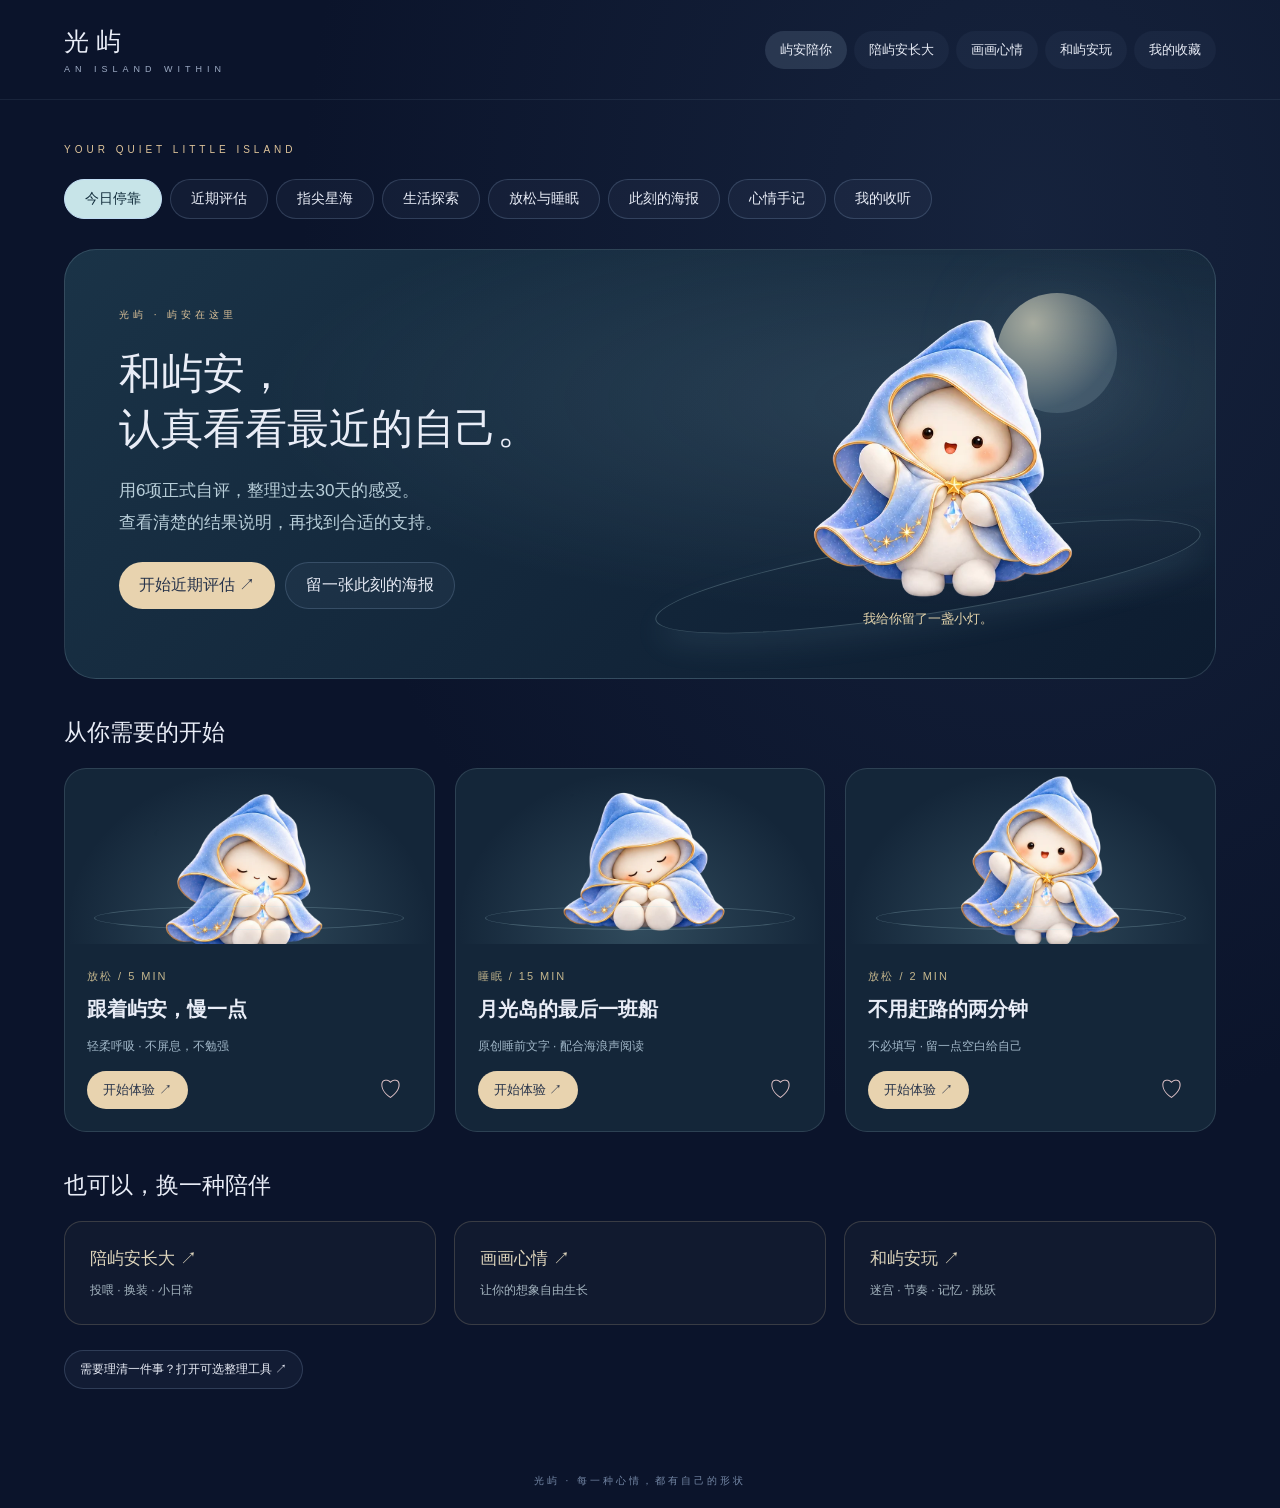
==== commit 150e1dd2: "Add source-attributed Mandarin K6 self-assessment with transparent scoring and private local records" ====
--- a/index.html
+++ b/index.html
@@ -1 +1 @@
-<!doctype html><html lang="zh-CN"><head><meta charset="UTF-8"><meta name="viewport" content="width=device-width,initial-scale=1"><meta name="theme-color" content="#0b142b"><title>光屿 · 屿安陪你，慢慢靠岸</title><meta name="description" content="参考 WHO 与 NHS 公开自助方法的情绪支持体验。和屿安一起照顾感受，也可以画画、玩游戏、投喂和换装。"><link rel="stylesheet" href="./studio-v7/wellness-style.css?rev=star1"></head><body><div id="app"></div><script type="module" src="./studio-v7/wellness-app.mjs?rev=star1"></script></body></html>
+<!doctype html><html lang="zh-CN"><head><meta charset="UTF-8"><meta name="viewport" content="width=device-width,initial-scale=1"><meta name="theme-color" content="#0b142b"><title>光屿 · 屿安陪你，慢慢靠岸</title><meta name="description" content="参考 WHO 与 NHS 公开自助方法的情绪支持体验。和屿安一起照顾感受，也可以画画、玩游戏、投喂和换装。"><link rel="stylesheet" href="./studio-v7/wellness-style.css?rev=k6v1"></head><body><div id="app"></div><script type="module" src="./studio-v7/wellness-app.mjs?rev=k6v1"></script></body></html>
--- a/studio-v7/wellness-style.css
+++ b/studio-v7/wellness-style.css
@@ -18,3 +18,6 @@
 .jy-welcome{display:grid;grid-template-columns:1.2fr .8fr;gap:30px;border-radius:30px;padding:45px;background:radial-gradient(ellipse at 80% 40%,#8cb4c829,transparent 50%),#152b3e;border:1px solid #b7d7de25}.jy-welcome h1,.jy-question h1{font-size:clamp(28px,3.5vw,44px);line-height:1.5;letter-spacing:0}.jy-welcome p{font-size:14px}.jy-badges{display:flex;gap:8px;flex-wrap:wrap;margin:25px 0}.jy-badges span{font-size:11px;border:1px solid #c8d9d02c;border-radius:30px;padding:8px 12px;color:#d2d9cb}.jy-hero{position:relative;display:grid;place-items:center}.jy-hero .yuan-sprite{width:290px;z-index:1;animation:well-float 6s ease-in-out infinite}.jy-hero i{position:absolute;width:90%;height:65px;bottom:15%;border:1px solid #c1d8dd44;border-radius:50%;transform:rotate(-8deg);box-shadow:0 20px 40px #8faecc20}.jy-explain{display:grid;grid-template-columns:repeat(3,1fr);gap:20px;margin-top:28px}.jy-explain article{border:1px solid #b7d8e023;border-radius:20px;padding:24px;background:#b3cde807}.jy-explain b{font-weight:400;color:#ded1b0;font-size:15px}.jy-explain p{font-size:12px;margin-bottom:0}.jy-source{margin:30px 0;padding:23px;border:1px solid #aecad62b;border-radius:18px}.jy-source summary{cursor:pointer;color:#dfd2b0;font-size:13px}.jy-source p{font-size:12px;line-height:2}.jy-source a{color:#b1d3df}.jy-shell{max-width:990px;margin:auto}.jy-top{display:flex;align-items:center;justify-content:space-between;gap:12px}.jy-top>span{font-size:12px;color:#abc0cf}.jy-progress{height:3px;background:#c6d9de1a;border-radius:10px;margin:22px 0 35px;overflow:hidden}.jy-progress i{height:100%;display:block;background:#d6c6a3}.jy-question{display:flex;align-items:center;justify-content:space-between;gap:24px;min-height:190px;margin:0 0 25px}.jy-question>div{max-width:760px}.jy-question .yuan-sprite{width:155px;flex-shrink:0}.jy-question p{font-size:12px;max-width:640px;line-height:1.9}.jy-options{display:grid;grid-template-columns:repeat(2,1fr);gap:14px}.jy-options>button{text-align:left;padding:24px 27px;border-radius:18px;font-size:16px;line-height:1.6;background:#14283b}.jy-options>button[aria-pressed=true]{background:#b1d3d524;border-color:#c6d9cb;box-shadow:inset 0 0 0 1px #c6d9cb}.jy-options small{display:block;color:#9cb9c9;margin-top:7px;font-size:11px}.jy-options.jy-scale{grid-template-columns:repeat(6,1fr)}.jy-scale>button{text-align:center;font-size:25px;padding:18px 4px}.jy-bottom{display:flex;gap:10px;justify-content:space-between;flex-wrap:wrap;margin-top:30px}.jy-bottom .primary{margin-left:auto}.jy-privacy{font-size:10px!important;color:#7f9bad!important;margin-top:22px}.jy-scenes{grid-template-columns:repeat(3,1fr)}.jy-scenes>button{padding:10px 10px 17px;overflow:hidden;text-align:center;background:#14283b}.jy-picture{position:relative;display:block;height:145px;border-radius:12px;overflow:hidden;margin-bottom:14px;background:linear-gradient(#294965,#91a5a8)}.jy-picture i,.jy-picture b,.jy-picture em{position:absolute;display:block;pointer-events:none}.jy-picture i{width:48px;height:48px;border-radius:50%;background:#e4e4ca;top:18px;right:30px;box-shadow:0 0 40px #f0e3c54d}.jy-picture b{width:130%;height:100px;bottom:-40px;left:-10%;background:#6b9ab0;border-radius:45%;transform:rotate(-10deg);box-shadow:0 -14px 0 #bdd6d02d,0 -28px 0 #bdd6d012}.jy-picture em{width:110px;height:1px;bottom:35px;background:#ebd9b970;left:25%}.forest .jy-picture{background:linear-gradient(#a8b7a0,#354f4f)}.forest .jy-picture b{width:65px;height:160px;background:#253e38;bottom:-15px;left:40%;border-radius:70% 70% 10% 10%;box-shadow:70px 20px #38544b,-70px 15px #425e52;transform:rotate(0)}.rain .jy-picture{background:repeating-linear-gradient(100deg,transparent 0 14px,#bdd7df28 15px 16px),linear-gradient(#48566d,#8298a3)}.rain .jy-picture b{width:100%;height:8px;bottom:45px;left:0;border-radius:0;background:#152c3f;transform:none;box-shadow:none}.rain .jy-picture em{width:8px;height:100%;bottom:0;left:50%;background:#152c3f}.room .jy-picture{background:linear-gradient(130deg,#4f5363,#1b3146)}.room .jy-picture b{width:90px;height:75px;bottom:0;left:35%;background:#172939;border-radius:0;transform:none;box-shadow:none}.room .jy-picture em{width:38px;height:45px;bottom:15px;left:48%;background:#e2cda2;box-shadow:0 0 45px #e2cda290}.cloud .jy-picture{background:linear-gradient(#537789,#adbec1)}.cloud .jy-picture b{background:#e3e5da;width:120px;height:40px;bottom:35px;left:20%;border-radius:50%;transform:rotate(-5deg);box-shadow:45px -17px 0 -4px #e3e5da,70px 30px #e3e5da50}.dawn .jy-picture{background:linear-gradient(#53758b,#d3b79a)}.dawn .jy-picture i{top:75px;right:43%;width:65px;height:65px;background:#f2d8aa}.dawn .jy-picture b{background:#455b6b;bottom:-40px}.jy-report .jy-question{margin-bottom:30px}.jy-metrics{display:grid;grid-template-columns:repeat(3,1fr);gap:18px}.jy-metrics article{padding:26px;border-radius:20px;background:#152a3c;border:1px solid #bad8db29}.jy-metrics small{font-size:11px;color:#c8bf9f}.jy-metrics strong{font-size:47px;font-weight:400;display:block;margin:20px 0;color:#e2e4d7}.jy-metrics em{font-size:20px;font-style:normal;color:#9db9c8}.jy-metrics p{font-size:11px;line-height:1.9}.jy-metrics h2{font-size:23px;line-height:1.6;margin-top:22px}.jy-report-actions{display:flex;gap:10px;flex-wrap:wrap;margin:28px 0 40px}.jy-report-actions button{font-size:13px}.jy-narratives{display:grid;grid-template-columns:1fr 1fr;gap:20px}.jy-narratives article{display:flex;gap:20px;padding:25px;border:1px solid #adcdd521;border-radius:18px}.jy-narratives article>span{color:#c7b690;font-size:12px;padding-top:7px}.jy-narratives h2{font-size:19px;margin:0 0 13px;line-height:1.6}.jy-narratives p{font-size:13px;line-height:2;margin:0;color:#afc3cf}@media(max-width:760px){.jy-welcome{padding:30px;grid-template-columns:1fr}.jy-hero{display:none}.jy-explain,.jy-metrics{grid-template-columns:1fr}.jy-question .yuan-sprite{width:90px}.jy-question{gap:8px;align-items:start}.jy-question h1{font-size:27px}.jy-scenes{grid-template-columns:repeat(2,1fr)}.jy-options>button{padding:19px;font-size:14px}.jy-scenes>button{padding:9px}.jy-narratives{grid-template-columns:1fr}.jy-options.jy-scale{grid-template-columns:repeat(6,1fr)}.jy-scale>button{font-size:20px;padding:14px 0}.jy-picture{height:120px}.jy-metrics article{padding:23px}.jy-metrics strong{margin:12px 0}.jy-report .jy-question h1{font-size:30px}}@media(prefers-reduced-motion:reduce){.jy-hero .yuan-sprite{animation:none}}
 
 .star-sea{--ss-gold:#d6c49c;--ss-ice:#bad9e2;color:#e8edf0}.ss-eyebrow{color:var(--ss-gold);font-size:11px;letter-spacing:.2em}.ss-intro{display:grid;grid-template-columns:1fr 1fr;gap:44px;align-items:center;padding:48px 0 36px}.ss-intro h1{font-size:clamp(38px,5vw,68px);font-weight:450;line-height:1.2;margin:22px 0}.ss-intro p{color:#a7becb;line-height:1.9;font-size:15px;max-width:430px}.ss-intro .actions{margin-top:28px}.ss-cover{position:relative;aspect-ratio:1;border:1px solid #b4d5df26;border-radius:50%;overflow:hidden;background:#102538}.ss-cover canvas{width:100%;height:100%}.ss-cover .yuan-sprite{position:absolute;width:55%;height:55%;left:23%;top:26%;animation:ss-float 6s ease-in-out infinite}.ss-cover-label{position:absolute;bottom:16%;width:100%;text-align:center;color:#d7c49e;font-size:11px;letter-spacing:.25em}.ss-preview-list{display:flex;flex-wrap:wrap;gap:8px 20px;margin:32px 0;color:#a6bfcd;font-size:12px}.ss-preview-list span{border-top:1px solid #aecbd330;padding-top:12px}.ss-research{margin:34px 0 12px;padding-top:22px;border-top:1px solid #a7c8d529;color:#9bb3c1;font-size:12px;line-height:1.95}.ss-research p{max-width:920px}.ss-research a{color:#d5c399}.ss-session-head{display:flex;justify-content:space-between;align-items:center;gap:20px;margin:26px 0}.ss-session-head h1{margin:8px 0;font-size:30px;font-weight:450}.ss-session-head p{margin:0;color:#a7becc;line-height:1.7;font-size:14px}.ss-status{font-variant-numeric:tabular-nums;font-size:24px;color:#d9caa8;white-space:nowrap}.ss-steps{display:flex;gap:5px;margin:25px 0}.ss-steps span{height:2px;flex:1;background:#aac7d82a}.ss-steps span.done{background:#d3c198}.ss-field{position:relative;overflow:hidden;border:1px solid #a8c9dc36;border-radius:24px;aspect-ratio:1.8;touch-action:none;isolation:isolate}.ss-field canvas{width:100%;height:100%;display:block}.ss-field:focus-visible{outline:2px solid #e7d5aa;outline-offset:5px}.ss-target{position:absolute;width:52px!important;height:52px!important;min-width:52px;padding:0!important;border-radius:50%!important;transform:translate(-50%,-50%);background:#e0cb9d15!important;border:1px solid #e7d5a7aa!important;color:#f5e3b9!important;font-size:26px!important;z-index:2}.ss-target[hidden]{display:none}.ss-target:active{background:#ecdba746!important}.ss-overlay{position:absolute;inset:0;display:grid;place-content:center;justify-items:center;text-align:center;padding:30px;background:#091725de;backdrop-filter:blur(8px);z-index:4}.ss-overlay[hidden]{display:none}.ss-overlay h2{font-weight:450;font-size:28px}.ss-overlay p{color:#b4cbd7;max-width:420px;line-height:1.8}.ss-companion{display:flex;align-items:center;gap:12px;min-height:100px;margin:4px 0}.ss-companion .yuan-sprite{width:90px;height:90px;flex-shrink:0;transition:transform .8s;animation:ss-float 5s ease-in-out infinite}.ss-companion p{color:#bdcfd7;font-size:13px;line-height:1.8}.ss-controls{display:flex;gap:12px;align-items:center;flex-wrap:wrap}.ss-controls .ss-progress{flex:1;min-width:80px;height:2px;background:#7998ac44}.ss-progress i{display:block;width:0;background:#decda6;height:2px}.ss-caption{color:#8eaaba;font-size:12px;margin:20px 0;line-height:1.8}.ss-feel{max-width:820px;margin:40px auto}.ss-feel h1,.ss-result h1{font-size:clamp(30px,4vw,50px);font-weight:450}.ss-feel fieldset{border:0;padding:25px 0;margin:0}.ss-feel legend{font-size:19px}.ss-feel .ss-options{display:flex;gap:9px;flex-wrap:wrap;margin-top:12px}.ss-options button{flex:1;min-width:48px;min-height:54px}.ss-options button[aria-pressed=true]{background:#c2dce2;color:#142b3c;border-color:#c2dce2}.ss-scale{display:flex;justify-content:space-between;font-size:12px;color:#a3bccb;margin-top:12px}.ss-report-grid{display:grid;grid-template-columns:1fr 1fr;gap:34px;align-items:start}.ss-report-copy{border-top:1px solid #b8d8e330;padding-top:20px}.ss-report-copy h2{font-size:19px;font-weight:450;color:#d7c69e}.ss-report-copy p{color:#b3c8d3;line-height:1.95;font-size:14px}.ss-metrics{display:grid;grid-template-columns:1fr 1fr;gap:12px;margin:22px 0}.ss-metrics div{padding:20px;border:1px solid #accbdf24;border-radius:14px}.ss-metrics b{display:block;color:#e2d4b7;font-size:27px;font-weight:450}.ss-metrics span{display:block;color:#91adbf;font-size:11px;margin-top:9px}.ss-print{background:#06101c;padding:10px;border-radius:16px;border:1px solid #bed7de35}.ss-print canvas{width:100%;height:auto;display:block;border-radius:7px}.ss-print-actions{display:flex;flex-wrap:wrap;gap:12px;margin:20px 0}.ss-report-note{font-size:12px;color:#91adbf;line-height:1.8}.ss-result .ss-companion{margin:20px 0}.ss-research details{margin-top:12px}.ss-research summary{cursor:pointer;color:#bacdd7}.ss-badge{font-size:11px;border:1px solid #c5b28d4a;border-radius:30px;padding:6px 11px;color:#c7b58f}@keyframes ss-float{0%,100%{transform:translateY(0) rotate(-2deg)}50%{transform:translateY(-7px) rotate(2deg)}}@media(max-width:700px){.ss-intro{grid-template-columns:1fr;gap:20px;padding:24px 0}.ss-cover{width:80%;max-width:340px;margin:auto}.ss-intro h1{font-size:42px}.ss-report-grid{grid-template-columns:1fr}.ss-session-head{align-items:start}.ss-session-head h1{font-size:25px}.ss-field{aspect-ratio:.94;border-radius:18px}.ss-target{width:48px!important;height:48px!important;min-width:48px}.ss-status{font-size:19px}.ss-overlay{padding:20px}.ss-overlay h2{font-size:25px}.ss-options button{min-width:34px;padding:10px 5px}.ss-controls button{font-size:12px}.ss-intro p{font-size:14px}}@media(prefers-reduced-motion:reduce){.star-sea *{animation:none!important;transition:none!important}}
+.ss-task-status{display:flex;flex-direction:column;align-items:flex-end;gap:8px;white-space:nowrap}.ss-task-status #ss-goal{color:#cddde1;font-size:13px;font-variant-numeric:tabular-nums}.ss-task-tip{position:absolute;bottom:16px;left:16px;right:16px;text-align:center;color:#c5d8df;font-size:12px;letter-spacing:.06em;pointer-events:none;background:#091725b5;padding:9px;border-radius:20px}.ss-key-target{opacity:0;pointer-events:none}.ss-key-target:focus-visible{opacity:1;pointer-events:auto}.ss-task-results{display:flex;flex-wrap:wrap;gap:8px;margin:18px 0}.ss-task-results span{border:1px solid #a8cbd631;border-radius:20px;padding:7px 10px;font-size:11px;color:#abc4cf}.ss-seal{height:68px;width:68px;display:grid;place-items:center;font-size:34px;border:1px solid #dcc79b77;border-radius:50%;color:#edd9ac;box-shadow:0 0 50px #d7c19425;animation:ss-arrive .65s ease-out both}.ss-overlay h2{margin:20px 0 5px}@keyframes ss-arrive{from{transform:scale(.6) rotate(-25deg);opacity:0}to{transform:scale(1);opacity:1}}@media(prefers-reduced-motion:reduce){.ss-seal{animation:none}}
+
+.checkin{max-width:1160px;margin:auto;color:#dce8ec}.ci-intro{display:grid;grid-template-columns:1.25fr 1fr;align-items:center;gap:36px;padding:30px 0}.ci-intro h1,.ci-result-head h1{font-weight:450;font-size:clamp(34px,4.3vw,57px);line-height:1.28;letter-spacing:.03em;margin:22px 0}.ci-intro p,.ci-result-head p{color:#adc4ce;line-height:1.9;font-size:15px}.ci-facts{display:flex;gap:18px;flex-wrap:wrap;margin:25px 0;color:#d7c59e;font-size:12px}.ci-island{position:relative;min-height:350px;display:grid;place-items:center;align-content:center}.ci-island .yuan-sprite{width:285px;height:285px;z-index:1}.ci-island>span:last-child{font-size:12px;color:#b6cbd2;z-index:1}.ci-orbit{position:absolute;width:87%;height:87%;border:1px solid #bfd9e329;border-radius:50%;box-shadow:0 0 80px #93b8c61a inset}.checkin .ci-note{font-size:11px;color:#92aebd;line-height:1.9;max-width:650px}.ci-sources{margin:28px 0;border-top:1px solid #abc9d42e;padding-top:22px;font-size:12px;line-height:1.95;color:#a8bec9}.ci-sources summary{cursor:pointer;color:#d6c59e}.ci-sources p{max-width:990px}.ci-sources>div{display:flex;gap:12px 24px;flex-wrap:wrap}.ci-sources a{color:#c8dde2}.ci-history{margin-top:32px;padding:24px 0;border-top:1px solid #b8ced92c}.ci-history>div{display:flex;align-items:center;justify-content:space-between}.ci-history h2{font-size:18px;font-weight:450}.ci-history ul{list-style:none;padding:0;display:flex;flex-wrap:wrap;gap:12px}.ci-history li{border:1px solid #adcdd52e;border-radius:12px;padding:16px 20px}.ci-history time{display:block;font-size:12px;color:#aac3cf}.ci-history b{display:block;font-size:24px;font-weight:450;margin-top:8px}.ci-history small{font-size:12px;color:#a5c0cd}.ci-question-top{display:flex;justify-content:space-between;align-items:center;gap:15px}.ci-progress{height:2px;background:#adcbd22a;margin:20px 0 30px}.ci-progress i{display:block;background:#d9c69d;height:2px;transition:width .2s}.ci-question-layout{display:grid;grid-template-columns:1.7fr 1fr;gap:34px;align-items:center}.ci-question{border-radius:24px;background:#e7eeed;color:#183548;padding:34px 38px;border:1px solid #f0f6ee77}.ci-number{display:block;font-size:29px;color:#7592a0;font-variant-numeric:tabular-nums}.ci-number small{font-size:12px;letter-spacing:1px}.ci-stem{font-size:13px;color:#597382;margin:22px 0 12px}.checkin .ci-question h1{font-family:'Microsoft YaHei','PingFang SC',sans-serif;color:#183548;font-size:clamp(24px,3vw,34px);font-weight:500;line-height:1.6;min-height:60px;margin:0 0 24px}.ci-options{display:grid;gap:9px}.ci-options button{display:flex;align-items:center;gap:15px;text-align:left;padding:16px 18px;min-height:54px;background:#f8faf6;color:#24465a;border:1px solid #a2bbc73b;border-radius:12px}.ci-options button>span{font-size:11px;color:#7894a4}.ci-options button>i{margin-left:auto;font-style:normal;color:#e0c48b}.ci-options button[aria-pressed=true]{background:#24465a;color:#f1f4ea;border-color:#24465a}.ci-options button[aria-pressed=true]>span{color:#b9d2d9}.ci-navigation{display:flex;align-items:center;gap:10px;justify-content:space-between;margin-top:26px}.ci-navigation button{font-size:13px;padding:12px 15px;color:#24465a;border-color:#a9bfc955}.ci-navigation .primary{background:#24465a!important;color:#f7f5e9!important}.ci-navigation button:disabled{opacity:.35;cursor:not-allowed}.ci-aside{text-align:center;color:#b8cdd4}.ci-aside .yuan-sprite{width:230px;height:230px;margin:auto}.ci-aside>span{font-size:17px;color:#dccda9}.ci-aside p{font-size:13px;line-height:1.9}.ci-aside small{display:block;max-width:270px;margin:22px auto;color:#8eaab9;font-size:11px;line-height:1.9}.ci-young{max-width:720px;padding:35px 0}.ci-young h1{font-size:42px;font-weight:450;line-height:1.4}.ci-young .yuan-sprite{width:170px;height:170px}.ci-young p{line-height:1.9;color:#aec4cf}.ci-result-head{margin:32px 0}.ci-result-layout{display:grid;grid-template-columns:300px 1fr;gap:38px;align-items:start}.ci-score{border:1px solid #bdd4dd36;border-radius:22px;background:#1835495c;padding:27px;display:flex;flex-direction:column;gap:12px}.ci-score>span{font-size:13px;color:#cbb98e}.ci-score>b{font-size:76px;font-weight:400;color:#e7dbbf;line-height:1.3;font-variant-numeric:tabular-nums}.ci-score b small{font-size:19px;color:#b3c9d2;font-weight:400}.ci-score p{margin:0;font-size:13px;color:#b0c6d0}.ci-score .ci-score-note{font-size:11px;color:#91afbd}.ci-score .yuan-sprite{height:160px;width:160px;margin:auto}.ci-score button{font-size:12px}.ci-result-copy article{margin-bottom:25px}.ci-result-copy h2{font-size:20px;color:#e0d2b2;font-weight:450;margin:0 0 12px}.ci-result-copy p{color:#b3cad3;line-height:2;font-size:14px;margin:0}.ci-answers{border-top:1px solid #bfd2d92e;padding:20px 0;color:#b4cbd5;font-size:13px;line-height:1.9}.ci-answers summary{cursor:pointer;color:#d8c9a4}.ci-answers ol{padding-left:24px}.ci-answers li{padding:9px 0;border-bottom:1px solid #acc8d31c}.ci-answers b{font-weight:400;color:#e1d4b5;margin-left:12px}.ci-result-copy .actions{margin-top:22px}@media(max-width:700px){.ci-intro,.ci-question-layout{grid-template-columns:1fr;gap:14px}.ci-intro{padding:14px 0}.ci-island{min-height:230px;grid-row:2}.ci-island .yuan-sprite{width:200px;height:200px}.ci-orbit{width:210px;height:210px}.ci-intro h1{font-size:39px}.ci-facts{gap:10px 18px}.ci-aside{display:none}.ci-question{padding:24px 20px;border-radius:18px}.checkin .ci-question h1{font-size:26px}.ci-options button{padding:14px 16px}.ci-question-top .eyebrow{font-size:10px;letter-spacing:.03em}.ci-question-top button{font-size:10px}.ci-navigation{gap:7px}.ci-navigation button{padding:12px 10px;font-size:12px}.ci-result-layout{grid-template-columns:1fr;gap:26px}.ci-score{display:grid;grid-template-columns:1fr 1fr;align-items:center;padding:22px}.ci-score>span,.ci-score>b,.ci-score>p{grid-column:1}.ci-score .yuan-sprite{grid-column:2;grid-row:1/5;width:145px;height:145px}.ci-score>.ci-note{grid-column:1/-1}.ci-score button{grid-column:1/-1}.ci-result-head h1{font-size:37px}.ci-result-copy p{font-size:14px}.ci-young h1{font-size:35px}}@media(prefers-reduced-motion:reduce){.ci-progress i{transition:none}}
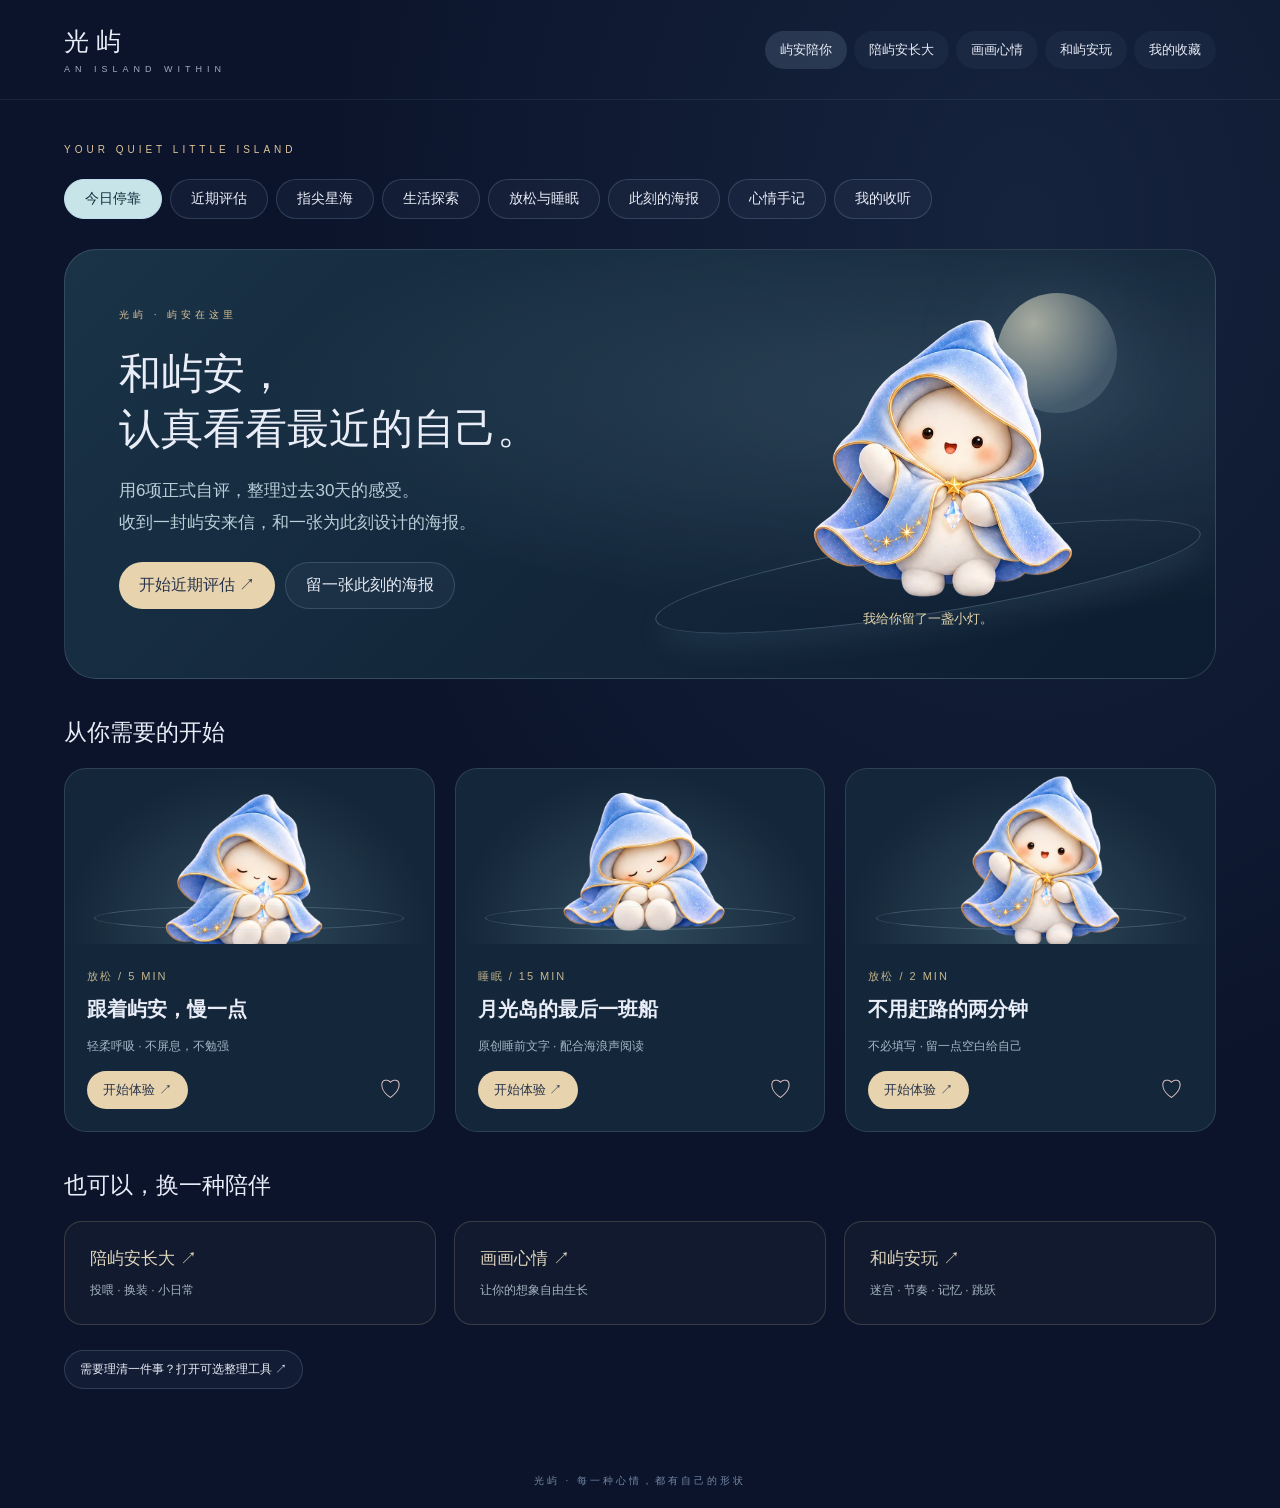
==== commit b63e9ea5: "Add personalized Yuan letter poster after check-in, with envelope reveal and PNG export" ====
--- a/index.html
+++ b/index.html
@@ -1 +1 @@
-<!doctype html><html lang="zh-CN"><head><meta charset="UTF-8"><meta name="viewport" content="width=device-width,initial-scale=1"><meta name="theme-color" content="#0b142b"><title>光屿 · 屿安陪你，慢慢靠岸</title><meta name="description" content="参考 WHO 与 NHS 公开自助方法的情绪支持体验。和屿安一起照顾感受，也可以画画、玩游戏、投喂和换装。"><link rel="stylesheet" href="./studio-v7/wellness-style.css?rev=k6v1"></head><body><div id="app"></div><script type="module" src="./studio-v7/wellness-app.mjs?rev=k6v1"></script></body></html>
+<!doctype html><html lang="zh-CN"><head><meta charset="UTF-8"><meta name="viewport" content="width=device-width,initial-scale=1"><meta name="theme-color" content="#0b142b"><title>光屿 · 屿安陪你，慢慢靠岸</title><meta name="description" content="参考 WHO 与 NHS 公开自助方法的情绪支持体验。和屿安一起照顾感受，也可以画画、玩游戏、投喂和换装。"><link rel="stylesheet" href="./studio-v7/wellness-style.css?rev=letter1"></head><body><div id="app"></div><script type="module" src="./studio-v7/wellness-app.mjs?rev=letter1"></script></body></html>
--- a/studio-v7/wellness-style.css
+++ b/studio-v7/wellness-style.css
@@ -21,3 +21,6 @@
 .ss-task-status{display:flex;flex-direction:column;align-items:flex-end;gap:8px;white-space:nowrap}.ss-task-status #ss-goal{color:#cddde1;font-size:13px;font-variant-numeric:tabular-nums}.ss-task-tip{position:absolute;bottom:16px;left:16px;right:16px;text-align:center;color:#c5d8df;font-size:12px;letter-spacing:.06em;pointer-events:none;background:#091725b5;padding:9px;border-radius:20px}.ss-key-target{opacity:0;pointer-events:none}.ss-key-target:focus-visible{opacity:1;pointer-events:auto}.ss-task-results{display:flex;flex-wrap:wrap;gap:8px;margin:18px 0}.ss-task-results span{border:1px solid #a8cbd631;border-radius:20px;padding:7px 10px;font-size:11px;color:#abc4cf}.ss-seal{height:68px;width:68px;display:grid;place-items:center;font-size:34px;border:1px solid #dcc79b77;border-radius:50%;color:#edd9ac;box-shadow:0 0 50px #d7c19425;animation:ss-arrive .65s ease-out both}.ss-overlay h2{margin:20px 0 5px}@keyframes ss-arrive{from{transform:scale(.6) rotate(-25deg);opacity:0}to{transform:scale(1);opacity:1}}@media(prefers-reduced-motion:reduce){.ss-seal{animation:none}}
 
 .checkin{max-width:1160px;margin:auto;color:#dce8ec}.ci-intro{display:grid;grid-template-columns:1.25fr 1fr;align-items:center;gap:36px;padding:30px 0}.ci-intro h1,.ci-result-head h1{font-weight:450;font-size:clamp(34px,4.3vw,57px);line-height:1.28;letter-spacing:.03em;margin:22px 0}.ci-intro p,.ci-result-head p{color:#adc4ce;line-height:1.9;font-size:15px}.ci-facts{display:flex;gap:18px;flex-wrap:wrap;margin:25px 0;color:#d7c59e;font-size:12px}.ci-island{position:relative;min-height:350px;display:grid;place-items:center;align-content:center}.ci-island .yuan-sprite{width:285px;height:285px;z-index:1}.ci-island>span:last-child{font-size:12px;color:#b6cbd2;z-index:1}.ci-orbit{position:absolute;width:87%;height:87%;border:1px solid #bfd9e329;border-radius:50%;box-shadow:0 0 80px #93b8c61a inset}.checkin .ci-note{font-size:11px;color:#92aebd;line-height:1.9;max-width:650px}.ci-sources{margin:28px 0;border-top:1px solid #abc9d42e;padding-top:22px;font-size:12px;line-height:1.95;color:#a8bec9}.ci-sources summary{cursor:pointer;color:#d6c59e}.ci-sources p{max-width:990px}.ci-sources>div{display:flex;gap:12px 24px;flex-wrap:wrap}.ci-sources a{color:#c8dde2}.ci-history{margin-top:32px;padding:24px 0;border-top:1px solid #b8ced92c}.ci-history>div{display:flex;align-items:center;justify-content:space-between}.ci-history h2{font-size:18px;font-weight:450}.ci-history ul{list-style:none;padding:0;display:flex;flex-wrap:wrap;gap:12px}.ci-history li{border:1px solid #adcdd52e;border-radius:12px;padding:16px 20px}.ci-history time{display:block;font-size:12px;color:#aac3cf}.ci-history b{display:block;font-size:24px;font-weight:450;margin-top:8px}.ci-history small{font-size:12px;color:#a5c0cd}.ci-question-top{display:flex;justify-content:space-between;align-items:center;gap:15px}.ci-progress{height:2px;background:#adcbd22a;margin:20px 0 30px}.ci-progress i{display:block;background:#d9c69d;height:2px;transition:width .2s}.ci-question-layout{display:grid;grid-template-columns:1.7fr 1fr;gap:34px;align-items:center}.ci-question{border-radius:24px;background:#e7eeed;color:#183548;padding:34px 38px;border:1px solid #f0f6ee77}.ci-number{display:block;font-size:29px;color:#7592a0;font-variant-numeric:tabular-nums}.ci-number small{font-size:12px;letter-spacing:1px}.ci-stem{font-size:13px;color:#597382;margin:22px 0 12px}.checkin .ci-question h1{font-family:'Microsoft YaHei','PingFang SC',sans-serif;color:#183548;font-size:clamp(24px,3vw,34px);font-weight:500;line-height:1.6;min-height:60px;margin:0 0 24px}.ci-options{display:grid;gap:9px}.ci-options button{display:flex;align-items:center;gap:15px;text-align:left;padding:16px 18px;min-height:54px;background:#f8faf6;color:#24465a;border:1px solid #a2bbc73b;border-radius:12px}.ci-options button>span{font-size:11px;color:#7894a4}.ci-options button>i{margin-left:auto;font-style:normal;color:#e0c48b}.ci-options button[aria-pressed=true]{background:#24465a;color:#f1f4ea;border-color:#24465a}.ci-options button[aria-pressed=true]>span{color:#b9d2d9}.ci-navigation{display:flex;align-items:center;gap:10px;justify-content:space-between;margin-top:26px}.ci-navigation button{font-size:13px;padding:12px 15px;color:#24465a;border-color:#a9bfc955}.ci-navigation .primary{background:#24465a!important;color:#f7f5e9!important}.ci-navigation button:disabled{opacity:.35;cursor:not-allowed}.ci-aside{text-align:center;color:#b8cdd4}.ci-aside .yuan-sprite{width:230px;height:230px;margin:auto}.ci-aside>span{font-size:17px;color:#dccda9}.ci-aside p{font-size:13px;line-height:1.9}.ci-aside small{display:block;max-width:270px;margin:22px auto;color:#8eaab9;font-size:11px;line-height:1.9}.ci-young{max-width:720px;padding:35px 0}.ci-young h1{font-size:42px;font-weight:450;line-height:1.4}.ci-young .yuan-sprite{width:170px;height:170px}.ci-young p{line-height:1.9;color:#aec4cf}.ci-result-head{margin:32px 0}.ci-result-layout{display:grid;grid-template-columns:300px 1fr;gap:38px;align-items:start}.ci-score{border:1px solid #bdd4dd36;border-radius:22px;background:#1835495c;padding:27px;display:flex;flex-direction:column;gap:12px}.ci-score>span{font-size:13px;color:#cbb98e}.ci-score>b{font-size:76px;font-weight:400;color:#e7dbbf;line-height:1.3;font-variant-numeric:tabular-nums}.ci-score b small{font-size:19px;color:#b3c9d2;font-weight:400}.ci-score p{margin:0;font-size:13px;color:#b0c6d0}.ci-score .ci-score-note{font-size:11px;color:#91afbd}.ci-score .yuan-sprite{height:160px;width:160px;margin:auto}.ci-score button{font-size:12px}.ci-result-copy article{margin-bottom:25px}.ci-result-copy h2{font-size:20px;color:#e0d2b2;font-weight:450;margin:0 0 12px}.ci-result-copy p{color:#b3cad3;line-height:2;font-size:14px;margin:0}.ci-answers{border-top:1px solid #bfd2d92e;padding:20px 0;color:#b4cbd5;font-size:13px;line-height:1.9}.ci-answers summary{cursor:pointer;color:#d8c9a4}.ci-answers ol{padding-left:24px}.ci-answers li{padding:9px 0;border-bottom:1px solid #acc8d31c}.ci-answers b{font-weight:400;color:#e1d4b5;margin-left:12px}.ci-result-copy .actions{margin-top:22px}@media(max-width:700px){.ci-intro,.ci-question-layout{grid-template-columns:1fr;gap:14px}.ci-intro{padding:14px 0}.ci-island{min-height:230px;grid-row:2}.ci-island .yuan-sprite{width:200px;height:200px}.ci-orbit{width:210px;height:210px}.ci-intro h1{font-size:39px}.ci-facts{gap:10px 18px}.ci-aside{display:none}.ci-question{padding:24px 20px;border-radius:18px}.checkin .ci-question h1{font-size:26px}.ci-options button{padding:14px 16px}.ci-question-top .eyebrow{font-size:10px;letter-spacing:.03em}.ci-question-top button{font-size:10px}.ci-navigation{gap:7px}.ci-navigation button{padding:12px 10px;font-size:12px}.ci-result-layout{grid-template-columns:1fr;gap:26px}.ci-score{display:grid;grid-template-columns:1fr 1fr;align-items:center;padding:22px}.ci-score>span,.ci-score>b,.ci-score>p{grid-column:1}.ci-score .yuan-sprite{grid-column:2;grid-row:1/5;width:145px;height:145px}.ci-score>.ci-note{grid-column:1/-1}.ci-score button{grid-column:1/-1}.ci-result-head h1{font-size:37px}.ci-result-copy p{font-size:14px}.ci-young h1{font-size:35px}}@media(prefers-reduced-motion:reduce){.ci-progress i{transition:none}}
+
+.lc-arrival{padding:30px 0 42px;border-bottom:1px solid #c4d5dc2b;margin-bottom:35px}.lc-heading{margin-bottom:30px}.lc-heading h1{font-size:clamp(34px,4vw,53px);font-weight:450;line-height:1.28;margin:22px 0}.lc-heading>p{color:#a9c2ce;line-height:1.8;font-size:14px}.lc-layout{display:grid;grid-template-columns:minmax(300px,1fr) minmax(300px,.9fr);gap:44px;align-items:center}.lc-stage{position:relative;overflow:hidden;border-radius:10px;background:#dfe6e3;box-shadow:0 28px 75px #0000003d;isolation:isolate}.lc-stage canvas{width:100%;height:auto;display:block;opacity:0;transform:scale(.97);transition:opacity 1s ease,transform 1s ease}.lc-opened canvas{opacity:1;transform:scale(1)}.lc-envelope{position:absolute;inset:0;width:100%;height:100%;border:0!important;padding:0!important;background:radial-gradient(ellipse at 40% 20%,#f3f1e6,#cfdcd9)!important;border-radius:0!important;color:#496476!important;display:flex;flex-direction:column;align-items:center;justify-content:space-between;overflow:hidden;transition:opacity .7s ease,transform .9s ease;box-shadow:inset 0 0 0 15px #ffffff20}.lc-envelope::after{content:'';position:absolute;inset:18px;border:1px solid #7f9b9c44;pointer-events:none}.lc-envelope-top{padding-top:11%;font-size:12px;letter-spacing:.19em}.lc-envelope-fold{position:absolute;left:-18%;top:-33%;width:136%;height:83%;background:linear-gradient(145deg,#ecede3,#dbe4dd);transform:rotate(45deg);border-right:1px solid #9cafae66;border-bottom:1px solid #9cafae66;box-shadow:10px 10px 35px #61787716}.lc-seal{position:absolute;top:44%;left:calc(50% - 35px);width:70px;height:70px;border-radius:50%;display:grid;place-items:center;font-family:'Microsoft YaHei',sans-serif;font-size:27px;color:#e9dec0;border:1px solid #b5a37c;background:radial-gradient(circle at 35% 30%,#68828a,#385866);box-shadow:0 5px 20px #263e4c35;z-index:1}.lc-envelope-bottom{padding-bottom:11%;font-size:13px;letter-spacing:.06em;z-index:1}.lc-opened .lc-envelope{opacity:0;transform:translateY(-18%) scale(1.05);pointer-events:none}.lc-kicker{font-size:12px;letter-spacing:.14em;color:#d9c79f}.lc-aside h2{font-size:clamp(25px,2.6vw,37px);font-weight:450;line-height:1.5;color:#ece8db;margin:18px 0 22px}.lc-words p{font-size:14px;color:#b6ced7;line-height:2;white-space:pre-line;margin:0 0 18px}.lc-words[hidden],.lc-before[hidden]{display:none}.lc-before{color:#a3bdca;line-height:1.9;font-size:14px}.lc-actions{display:flex;gap:12px;flex-wrap:wrap;margin-top:25px}.lc-actions button{font-size:13px}.lc-actions button:disabled{opacity:.4;cursor:not-allowed}.lc-detail{font-size:11px;color:#8ca9b9;line-height:1.9;max-width:440px;margin-top:17px}@media(max-width:700px){.lc-layout{grid-template-columns:1fr;gap:30px}.lc-stage{width:100%;max-width:470px;margin:auto}.lc-heading h1{font-size:36px}.lc-aside h2{font-size:29px}.lc-arrival{padding-top:15px}.lc-words p{font-size:14px}.lc-detail{max-width:none}}@media(prefers-reduced-motion:reduce){.lc-stage canvas,.lc-envelope{transition:none;transform:none}}
+.lc-followup{display:flex;flex-wrap:wrap;gap:12px;margin:20px 0 35px}.lc-followup button{font-size:12px}.ci-measure{border-top:1px solid #bdd4dd33;padding-top:22px;margin-top:25px}.ci-measure>summary{cursor:pointer;color:#c4d9df;font-size:13px;line-height:1.8}
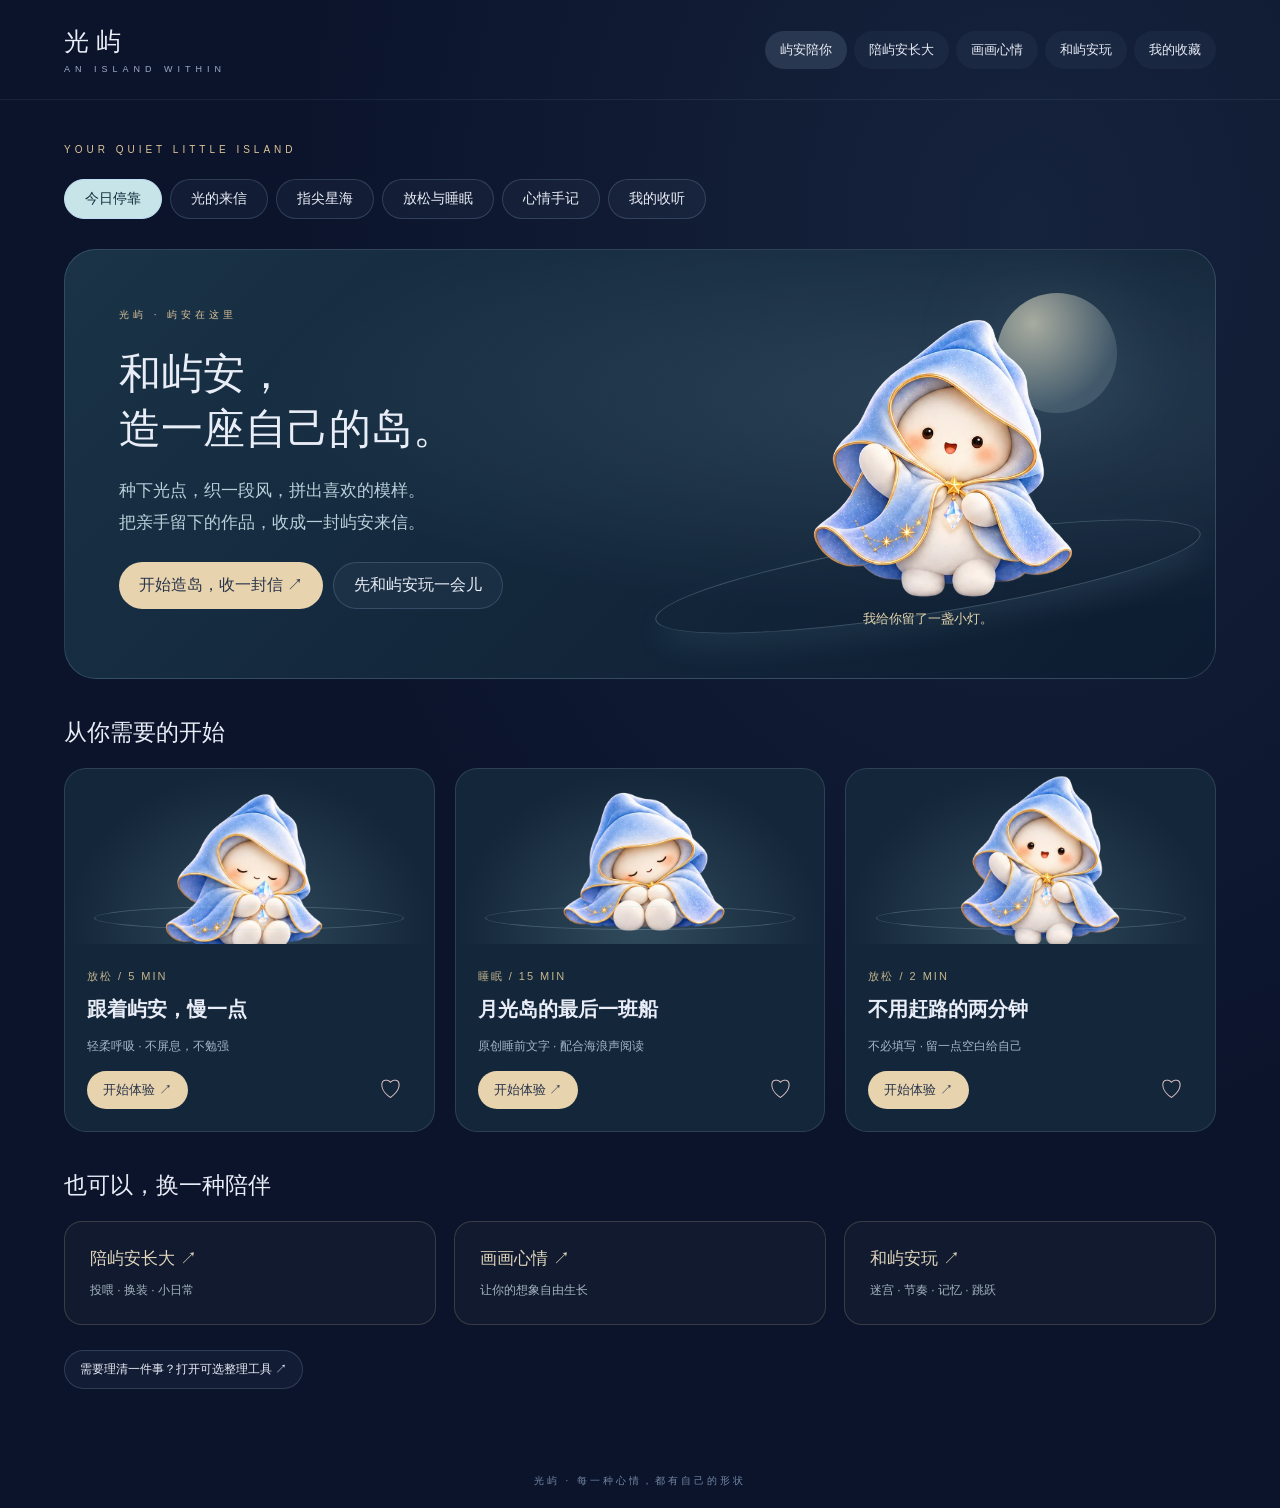
==== commit 76a6554d: "Replace questionnaire-led flow with four short creative activities and artwork letter poster" ====
--- a/index.html
+++ b/index.html
@@ -1 +1 @@
-<!doctype html><html lang="zh-CN"><head><meta charset="UTF-8"><meta name="viewport" content="width=device-width,initial-scale=1"><meta name="theme-color" content="#0b142b"><title>光屿 · 屿安陪你，慢慢靠岸</title><meta name="description" content="参考 WHO 与 NHS 公开自助方法的情绪支持体验。和屿安一起照顾感受，也可以画画、玩游戏、投喂和换装。"><link rel="stylesheet" href="./studio-v7/wellness-style.css?rev=letter1"></head><body><div id="app"></div><script type="module" src="./studio-v7/wellness-app.mjs?rev=letter1"></script></body></html>
+<!doctype html><html lang="zh-CN"><head><meta charset="UTF-8"><meta name="viewport" content="width=device-width,initial-scale=1"><meta name="theme-color" content="#0b142b"><title>光屿 · 屿安陪你，慢慢靠岸</title><meta name="description" content="参考 WHO 与 NHS 公开自助方法的情绪支持体验。和屿安一起照顾感受，也可以画画、玩游戏、投喂和换装。"><link rel="stylesheet" href="./studio-v7/wellness-style.css?rev=play1"></head><body><div id="app"></div><script type="module" src="./studio-v7/wellness-app.mjs?rev=play1"></script></body></html>
--- a/studio-v7/wellness-style.css
+++ b/studio-v7/wellness-style.css
@@ -24,3 +24,5 @@
 
 .lc-arrival{padding:30px 0 42px;border-bottom:1px solid #c4d5dc2b;margin-bottom:35px}.lc-heading{margin-bottom:30px}.lc-heading h1{font-size:clamp(34px,4vw,53px);font-weight:450;line-height:1.28;margin:22px 0}.lc-heading>p{color:#a9c2ce;line-height:1.8;font-size:14px}.lc-layout{display:grid;grid-template-columns:minmax(300px,1fr) minmax(300px,.9fr);gap:44px;align-items:center}.lc-stage{position:relative;overflow:hidden;border-radius:10px;background:#dfe6e3;box-shadow:0 28px 75px #0000003d;isolation:isolate}.lc-stage canvas{width:100%;height:auto;display:block;opacity:0;transform:scale(.97);transition:opacity 1s ease,transform 1s ease}.lc-opened canvas{opacity:1;transform:scale(1)}.lc-envelope{position:absolute;inset:0;width:100%;height:100%;border:0!important;padding:0!important;background:radial-gradient(ellipse at 40% 20%,#f3f1e6,#cfdcd9)!important;border-radius:0!important;color:#496476!important;display:flex;flex-direction:column;align-items:center;justify-content:space-between;overflow:hidden;transition:opacity .7s ease,transform .9s ease;box-shadow:inset 0 0 0 15px #ffffff20}.lc-envelope::after{content:'';position:absolute;inset:18px;border:1px solid #7f9b9c44;pointer-events:none}.lc-envelope-top{padding-top:11%;font-size:12px;letter-spacing:.19em}.lc-envelope-fold{position:absolute;left:-18%;top:-33%;width:136%;height:83%;background:linear-gradient(145deg,#ecede3,#dbe4dd);transform:rotate(45deg);border-right:1px solid #9cafae66;border-bottom:1px solid #9cafae66;box-shadow:10px 10px 35px #61787716}.lc-seal{position:absolute;top:44%;left:calc(50% - 35px);width:70px;height:70px;border-radius:50%;display:grid;place-items:center;font-family:'Microsoft YaHei',sans-serif;font-size:27px;color:#e9dec0;border:1px solid #b5a37c;background:radial-gradient(circle at 35% 30%,#68828a,#385866);box-shadow:0 5px 20px #263e4c35;z-index:1}.lc-envelope-bottom{padding-bottom:11%;font-size:13px;letter-spacing:.06em;z-index:1}.lc-opened .lc-envelope{opacity:0;transform:translateY(-18%) scale(1.05);pointer-events:none}.lc-kicker{font-size:12px;letter-spacing:.14em;color:#d9c79f}.lc-aside h2{font-size:clamp(25px,2.6vw,37px);font-weight:450;line-height:1.5;color:#ece8db;margin:18px 0 22px}.lc-words p{font-size:14px;color:#b6ced7;line-height:2;white-space:pre-line;margin:0 0 18px}.lc-words[hidden],.lc-before[hidden]{display:none}.lc-before{color:#a3bdca;line-height:1.9;font-size:14px}.lc-actions{display:flex;gap:12px;flex-wrap:wrap;margin-top:25px}.lc-actions button{font-size:13px}.lc-actions button:disabled{opacity:.4;cursor:not-allowed}.lc-detail{font-size:11px;color:#8ca9b9;line-height:1.9;max-width:440px;margin-top:17px}@media(max-width:700px){.lc-layout{grid-template-columns:1fr;gap:30px}.lc-stage{width:100%;max-width:470px;margin:auto}.lc-heading h1{font-size:36px}.lc-aside h2{font-size:29px}.lc-arrival{padding-top:15px}.lc-words p{font-size:14px}.lc-detail{max-width:none}}@media(prefers-reduced-motion:reduce){.lc-stage canvas,.lc-envelope{transition:none;transform:none}}
 .lc-followup{display:flex;flex-wrap:wrap;gap:12px;margin:20px 0 35px}.lc-followup button{font-size:12px}.ci-measure{border-top:1px solid #bdd4dd33;padding-top:22px;margin-top:25px}.ci-measure>summary{cursor:pointer;color:#c4d9df;font-size:13px;line-height:1.8}
+
+.lj-intro{display:grid;grid-template-columns:1.15fr 1fr;align-items:center;gap:30px;padding:45px 0 60px}.lj-intro h1{font-size:clamp(35px,4.4vw,58px);line-height:1.3;font-weight:450;margin:25px 0}.lj-intro p{font-size:16px;color:#b6cdd7;line-height:2;margin-bottom:30px}.lj-facts{display:flex;flex-wrap:wrap;gap:18px;font-size:11px;color:#94b1c0;letter-spacing:.06em;margin-top:24px}.lj-intro-scene{position:relative;min-height:380px;display:grid;place-items:center;background:radial-gradient(ellipse,#a6d3e31c,transparent 65%)}.lj-intro-scene .yuan-sprite{width:260px;height:260px;animation:lj-float 6s ease-in-out infinite}.lj-orbit{position:absolute;width:90%;height:50%;border:1px solid #d5c69f55;border-radius:50%;transform:rotate(-24deg);box-shadow:0 0 50px #c1daea0b}.lj-orbit:before,.lj-orbit:after{content:'✦';color:#e5d1a8;position:absolute;left:20%;top:0;font-size:22px}.lj-orbit:after{left:75%;top:90%;font-size:12px}.lj-intro-note{position:absolute;bottom:0;color:#a7c2cf;font-size:12px}.lj-topline{display:flex;align-items:center;justify-content:space-between;gap:15px}.lj-topline button{font-size:12px}.lj-steps{display:flex;align-items:center;gap:10px;margin:28px 0 35px}.lj-steps>span{display:flex;gap:10px;align-items:center;flex:1;font-size:11px;color:#6c899d;border-top:1px solid #a8c3cd26;padding-top:14px}.lj-steps i{font-style:normal}.lj-steps .active{color:#ebd4a7;border-color:#ebd4a7}.lj-steps .done{color:#bbd8df;border-color:#bbd8df88}.lj-stage-heading{display:flex;align-items:center;justify-content:space-between;gap:25px;margin-bottom:20px}.lj-stage-heading h1{font-size:36px;font-weight:450;line-height:1.3;margin:0 0 12px}.lj-stage-heading p{font-size:14px;color:#b2cbd7;line-height:1.8;max-width:740px;margin:0}.lj-count{white-space:nowrap;display:grid;gap:10px;justify-items:end;color:#c0d6df;font-size:12px}.lj-count b{font-size:28px;font-weight:400;color:#decda7;font-variant-numeric:tabular-nums}.lj-studio{position:relative;max-width:900px;margin:auto;isolation:isolate;border:1px solid #b5d2db42;border-radius:18px;overflow:hidden;box-shadow:0 20px 60px #00000030}.lj-field{position:relative;touch-action:none;cursor:crosshair;outline-offset:-4px}.lj-field:focus-visible{outline:2px solid #e3d1a4}.lj-field canvas{display:block;width:100%;height:auto}.lj-hint{position:absolute;bottom:17px;left:15px;right:15px;text-align:center;color:#9ebbc9;pointer-events:none;font-size:12px;line-height:1.6}.lj-overlay{position:absolute;inset:0;z-index:2;background:#09182ce8;backdrop-filter:blur(8px);display:flex;align-items:center;justify-content:center;flex-direction:column;text-align:center;padding:25px}.lj-overlay[hidden]{display:none}.lj-overlay h2{font-size:32px;font-weight:450;margin:20px 0 10px}.lj-overlay p{color:#a9c8d5;font-size:14px;line-height:1.8;margin-bottom:24px}.lj-overlay .eyebrow{font-size:9px}.lj-under{display:flex;align-items:center;justify-content:space-between;gap:20px;margin-top:15px}.lj-companion{display:flex;align-items:center;gap:15px;max-width:440px}.lj-companion .yuan-sprite{width:88px;height:88px;flex-shrink:0;animation:lj-float 6s ease-in-out infinite}.lj-companion span{font-size:13px;color:#b4ccd8;line-height:1.8}.lj-tools{display:flex;align-items:center;gap:8px;flex-wrap:wrap;justify-content:end}.lj-tools button{font-size:12px;padding:10px 15px}.lj-tools [aria-pressed=true]{border-color:#d9c59a;background:#d9c59a22;color:#ead9b8}.lj-tools button:disabled{opacity:.35}.lj-keyhelp{font-size:11px;color:#89aabc;margin-top:12px;line-height:1.8;cursor:pointer}.lj-keyhelp p{max-width:700px}.lj-note{font-size:11px;color:#8ba6b8;line-height:1.8;margin:18px 0 30px}.lj-cursor{width:24px;height:24px;border:1px dashed #f1d79c;border-radius:50%;position:absolute;pointer-events:none;transform:translate(-50%,-50%);box-shadow:0 0 20px #e8d39e33}.lj-cursor[hidden]{display:none}.lj-after{display:flex;gap:12px;flex-wrap:wrap;margin:30px 0}.lj-game{padding-top:22px}@keyframes lj-float{0%,100%{transform:translateY(0)}50%{transform:translateY(-7px)}}@media(max-width:700px){.lj-intro{grid-template-columns:1fr;padding:20px 0;gap:10px}.lj-intro-scene{min-height:300px;grid-row:1}.lj-intro-scene .yuan-sprite{width:220px;height:220px}.lj-intro h1{font-size:36px}.lj-intro p{font-size:14px}.lj-topline .eyebrow{font-size:9px;letter-spacing:.12em}.lj-steps{gap:7px;margin:20px 0 26px}.lj-steps>span{gap:5px;font-size:10px}.lj-stage-heading{align-items:start;gap:15px}.lj-stage-heading h1{font-size:29px}.lj-stage-heading p{font-size:13px}.lj-count b{font-size:24px}.lj-under{align-items:start;flex-direction:column;gap:7px}.lj-companion .yuan-sprite{width:70px;height:70px}.lj-tools{justify-content:start;width:100%}.lj-overlay{padding:15px}.lj-overlay h2{font-size:25px;margin:13px 0 5px}.lj-overlay p{font-size:12px;margin:5px 0 14px}.lj-overlay .eyebrow{display:none}.lj-overlay button{font-size:12px;padding:10px 16px}.lj-hint{font-size:10px;bottom:8px}.lj-game{padding-top:10px}}@media(prefers-reduced-motion:reduce){.lj-intro-scene .yuan-sprite,.lj-companion .yuan-sprite{animation:none}}
